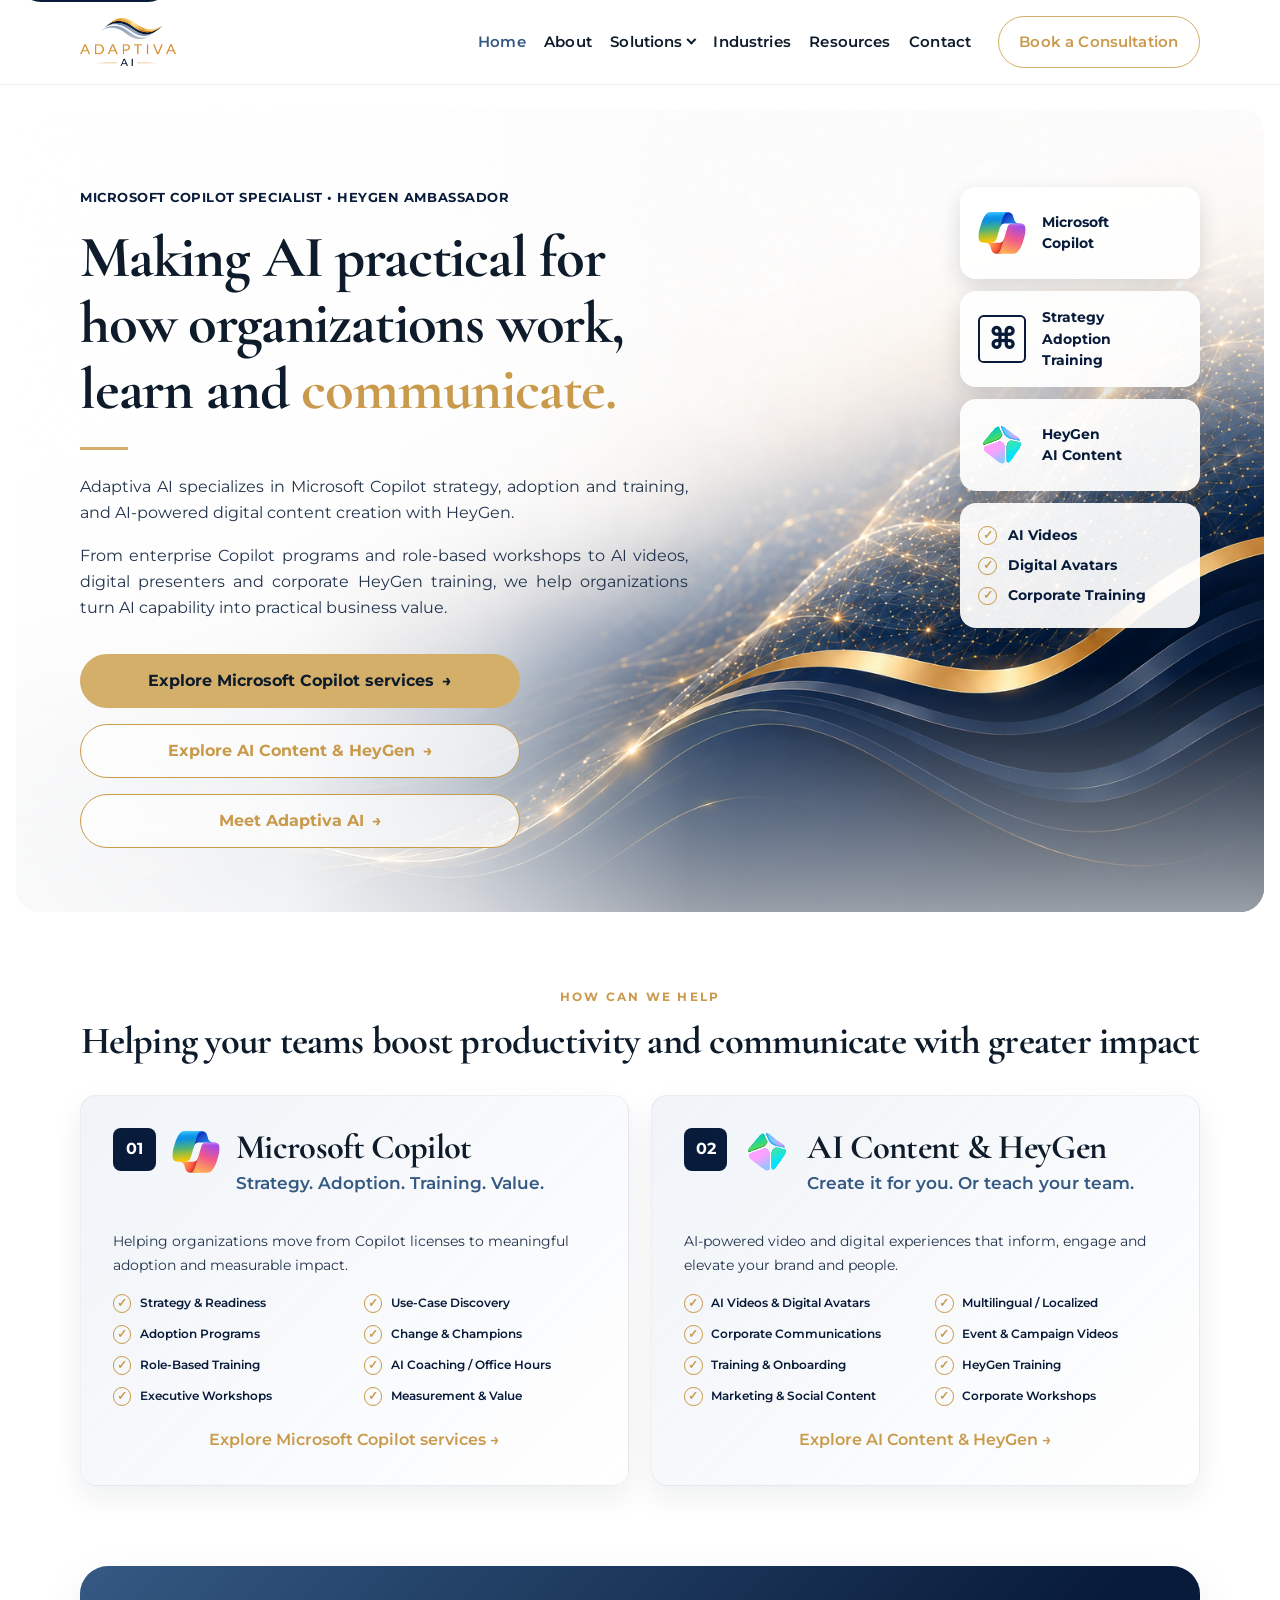
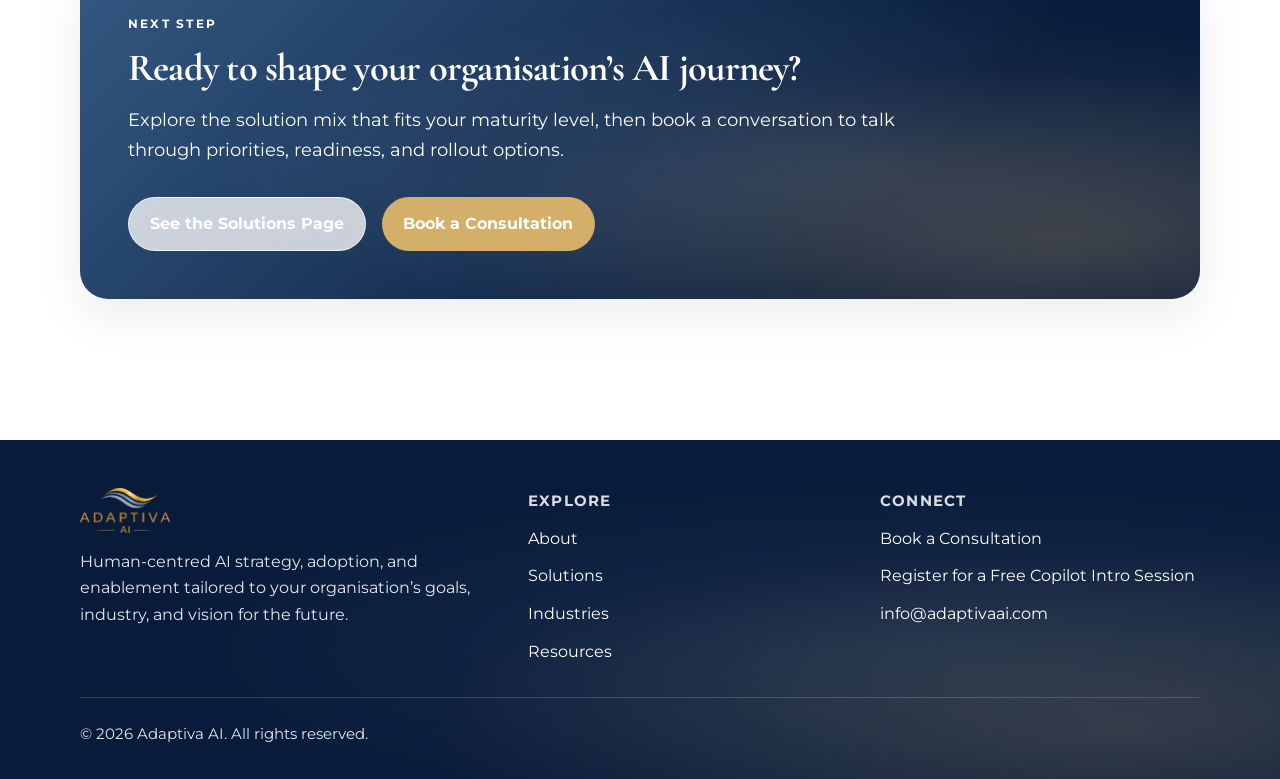
==== index.html @ 3f0f2706 "Standardize home page CTAs Co-authored-by: benleane83 <136561768+benleane83@users.noreply.github.com" ====
<!DOCTYPE html>
<html lang="en">
  <head>
    <meta charset="utf-8">
    <meta name="viewport" content="width=device-width, initial-scale=1">
    <title>Adaptiva AI | AI adoption that adapts to you</title>
    <meta
      name="description"
      content="Adaptiva AI helps organisations adopt artificial intelligence with strategy, readiness, Copilot rollout support, and people-centred change management."
    >
    <link rel="canonical" href="https://www.adaptivaai.com/">
    <meta property="og:type" content="website">
    <meta property="og:site_name" content="Adaptiva AI">
    <meta property="og:title" content="Adaptiva AI | AI adoption that adapts to you">
    <meta property="og:description" content="Adaptiva AI helps organisations adopt artificial intelligence with strategy, readiness, Copilot rollout support, and people-centred change management.">
    <meta property="og:url" content="https://www.adaptivaai.com/">
    <meta property="og:image" content="https://www.adaptivaai.com/assets/images/adaptiva-logo-solid.png">
    <meta name="theme-color" content="#081B3A">
    <link rel="icon" type="image/png" href="assets/images/favicon.png">
    <link rel="manifest" href="site.webmanifest">
    <link rel="preconnect" href="https://fonts.googleapis.com">
    <link rel="preconnect" href="https://fonts.gstatic.com" crossorigin>
    <link
      href="https://fonts.googleapis.com/css2?family=Cormorant+Garamond:wght@500;600;700&family=Montserrat:wght@400;500;600;700&display=swap"
      rel="stylesheet"
    >
    <script type="application/ld+json">
      {
        "@context": "https://schema.org",
        "@type": "Organization",
        "name": "Adaptiva AI",
        "url": "https://www.adaptivaai.com",
        "logo": "https://www.adaptivaai.com/assets/images/adaptiva-logo-solid.png",
        "email": "info@adaptivaai.com"
      }
    </script>
    <script type="application/ld+json">
      {
        "@context": "https://schema.org",
        "@type": "WebSite",
        "name": "Adaptiva AI",
        "url": "https://www.adaptivaai.com"
      }
    </script>
    <link rel="stylesheet" href="assets/css/styles.css?v=20260828-01">
  </head>
  <body class="page page--home">
    <a class="skip-link" href="#main-content">Skip to content</a>
    <header class="site-header">
      <div class="container site-header__bar">
        <a class="brand" href="index.html" aria-label="Adaptiva AI home">
          <img src="assets/images/adaptiva-logo.png" alt="Adaptiva AI">
        </a>
        <button
          class="nav-toggle"
          type="button"
          aria-expanded="false"
          aria-controls="primary-navigation"
          aria-label="Toggle navigation"
          data-nav-toggle
        >
          <span class="nav-toggle__bar"></span>
        </button>
        <nav class="site-nav" id="primary-navigation" aria-label="Primary navigation" data-nav>
          <ul class="site-nav__list">
            <li><a href="index.html" aria-current="page">Home</a></li>
            <li><a href="about.html">About</a></li>
            <li class="site-nav__item site-nav__item--has-dropdown">
              <a href="solutions.html">Solutions</a>
              <ul class="site-nav__dropdown" aria-label="Solutions submenu">
                <li><a href="copilot-services.html">Microsoft Copilot services</a></li>
                <li><a href="ai-content-heygen.html">AI Content &amp; HeyGen</a></li>
              </ul>
            </li>
            <li><a href="industries.html">Industries</a></li>
            <li><a href="resources.html">Resources</a></li>
            <li><a href="contact.html">Contact</a></li>
            <li class="site-nav__cta">
              <a class="button button--nav-cta" href="contact.html">Book a Consultation</a>
            </li>
          </ul>
        </nav>
      </div>
    </header>

    <main id="main-content">
      <section class="hero hero--home">
        <div class="container hero-home__layout">
          <div class="hero__content">
            <p class="hero-home__eyebrow">Microsoft Copilot Specialist <span aria-hidden="true">•</span> HeyGen Ambassador</p>
            <h1 class="hero-headline">
              Making AI practical for how organizations work, learn and
              <span class="text-gold">communicate.</span>
            </h1>
            <hr class="hero-divider" aria-hidden="true">
            <p>
              Adaptiva AI specializes in Microsoft Copilot strategy, adoption and training, and
              AI-powered digital content creation with HeyGen.
            </p>
            <p>
              From enterprise Copilot programs and role-based workshops to AI videos, digital
              presenters and corporate HeyGen training, we help organizations turn AI capability
              into practical business value.
            </p>
            <div class="button-row hero-home__cta-row">
              <a class="button button--primary" href="copilot-services.html">Explore Microsoft Copilot services <span aria-hidden="true">→</span></a>
              <a class="button button--outline-gold" href="ai-content-heygen.html">Explore AI Content &amp; HeyGen <span aria-hidden="true">→</span></a>
              <button class="button button--outline-gold" type="button" data-video-trigger>Meet Adaptiva AI <span aria-hidden="true">→</span></button>
            </div>
          </div>
          <aside class="hero-home__highlights" aria-label="Service highlights">
            <div class="hero-highlight">
              <img class="service-icon" src="assets/images/microsoft-copilot-logo.svg" alt="">
              <strong>Microsoft<br>Copilot</strong>
            </div>
            <div class="hero-highlight">
              <span class="service-icon service-icon--strategy" aria-hidden="true">⌘</span>
              <strong>Strategy<br>Adoption<br>Training</strong>
            </div>
            <div class="hero-highlight">
              <img class="service-icon" src="assets/images/heygen-logo.svg" alt="">
              <strong>HeyGen<br>AI Content</strong>
            </div>
            <ul class="hero-highlight hero-highlight--list">
              <li>AI Videos</li>
              <li>Digital Avatars</li>
              <li>Corporate Training</li>
            </ul>
          </aside>
        </div>
      </section>

      <dialog class="video-dialog" aria-labelledby="intro-video-title" data-video-dialog>
        <div class="video-dialog__panel">
          <div class="video-dialog__header">
            <div>
              <p class="eyebrow">Watch Intro</p>
              <h2 id="intro-video-title">Meet Adaptiva AI</h2>
            </div>
            <button class="video-dialog__close" type="button" aria-label="Close video" data-video-close>&times;</button>
          </div>
          <video class="video-dialog__player" controls playsinline preload="metadata" data-video-player>
            <source
              src="https://res.cloudinary.com/dmssosums/video/upload/v1781448633/About_Adaptiva_AI_1080p_caption_k2nkzx.mp4"
              type="video/mp4"
            >
            Your browser does not support embedded video.
          </video>
          <p class="video-dialog__fallback">
            If the video does not start, open it <a
              href="https://res.cloudinary.com/dmssosums/video/upload/v1781448633/About_Adaptiva_AI_1080p_caption_k2nkzx.mp4"
              target="_blank"
              rel="noopener noreferrer"
            >directly</a>.
          </p>
        </div>
      </dialog>

      <section class="section help-section">
        <div class="container">
          <header class="help-section__heading">
            <p class="eyebrow">How Can We Help</p>
            <h2>Helping your teams boost productivity and communicate with greater impact</h2>
          </header>
          <div class="help-grid">
            <article class="help-card">
              <div class="help-card__header">
                <span class="help-card__number">01</span>
                <img class="service-icon" src="assets/images/microsoft-copilot-logo.svg" alt="">
                <div>
                  <h3>Microsoft Copilot</h3>
                  <p class="help-card__tagline">Strategy. Adoption. Training. Value.</p>
                </div>
              </div>
              <p class="help-card__description">Helping organizations move from Copilot licenses to meaningful adoption and measurable impact.</p>
              <ul class="help-card__list">
                <li>Strategy &amp; Readiness</li>
                <li>Use-Case Discovery</li>
                <li>Adoption Programs</li>
                <li>Change &amp; Champions</li>
                <li>Role-Based Training</li>
                <li>AI Coaching / Office Hours</li>
                <li>Executive Workshops</li>
                <li>Measurement &amp; Value</li>
              </ul>
              <a class="help-card__link" href="copilot-services.html">Explore Microsoft Copilot services <span aria-hidden="true">→</span></a>
            </article>

            <article class="help-card">
              <div class="help-card__header">
                <span class="help-card__number">02</span>
                <img class="service-icon" src="assets/images/heygen-logo.svg" alt="">
                <div>
                  <h3>AI Content &amp; HeyGen</h3>
                  <p class="help-card__tagline">Create it for you. Or teach your team.</p>
                </div>
              </div>
              <p class="help-card__description">AI-powered video and digital experiences that inform, engage and elevate your brand and people.</p>
              <ul class="help-card__list">
                <li>AI Videos &amp; Digital Avatars</li>
                <li>Multilingual / Localized</li>
                <li>Corporate Communications</li>
                <li>Event &amp; Campaign Videos</li>
                <li>Training &amp; Onboarding</li>
                <li>HeyGen Training</li>
                <li>Marketing &amp; Social Content</li>
                <li>Corporate Workshops</li>
              </ul>
              <a class="help-card__link" href="ai-content-heygen.html">Explore AI Content &amp; HeyGen <span aria-hidden="true">→</span></a>
            </article>
          </div>
        </div>
      </section>

      <section class="section section--cta">
        <div class="container">
          <div class="cta-panel">
            <p class="eyebrow">Next step</p>
            <h2>Ready to shape your organisation’s AI journey?</h2>
            <p class="lede">
              Explore the solution mix that fits your maturity level, then book a conversation to
              talk through priorities, readiness, and rollout options.
            </p>
            <div class="button-row">
              <a class="button button--secondary" href="solutions.html">See the Solutions Page</a>
              <a class="button button--primary" href="contact.html">Book a Consultation</a>
            </div>
          </div>
        </div>
      </section>
    </main>

    <footer class="site-footer">
      <div class="container site-footer__content">
        <div class="footer-grid">
          <div class="footer-brand">
            <img src="assets/images/adaptiva-logo-footer-gold-ai.png" alt="Adaptiva AI">
            <p>
              Human-centred AI strategy, adoption, and enablement tailored to your organisation’s
              goals, industry, and vision for the future.
            </p>
          </div>
          <div>
            <p class="footer-heading">Explore</p>
            <ul class="footer-list">
              <li><a href="about.html">About</a></li>
              <li><a href="solutions.html">Solutions</a></li>
              <li><a href="industries.html">Industries</a></li>
              <li><a href="resources.html">Resources</a></li>
            </ul>
          </div>
          <div>
            <p class="footer-heading">Connect</p>
            <ul class="footer-list">
              <li><a href="contact.html">Book a Consultation</a></li>
              <li><a href="contact.html#register">Register for a Free Copilot Intro Session</a></li>
              <li><a href="mailto:info@adaptivaai.com">info@adaptivaai.com</a></li>
            </ul>
          </div>
        </div>
        <div class="footer-meta">
          <p>&copy; <span data-year></span> Adaptiva AI. All rights reserved.</p>
        </div>
      </div>
    </footer>

    <script src="assets/js/site.js?v=20260614-13"></script>
  </body>
</html>
---- assets/css/styles.css ----
:root {
  --color-bg: #ffffff;
  --color-bg-soft: #eef2f7;
  --color-bg-alt: #f8f8f7;
  --color-blue-soft: #b7c4d8;
  --color-blue-mid: #345983;
  --color-navy: #081b3a;
  --color-navy-strong: #0d1b2a;
  --color-text: #22344d;
  --color-muted: #5f7087;
  --color-border: rgba(13, 27, 42, 0.12);
  --color-gold: #d4af6a;
  --color-gold-dark: #c99a4b;
  --color-gold-soft: rgba(212, 175, 106, 0.16);
  --color-contact-panel-bg: #f1f1f2;
  --color-contact-control-bg: #f6f6f7;
  --color-contact-border: #d7d9de;
  --color-contact-icon: #aeb2ba;
  --color-contact-divider: #cfd2d8;
  --color-contact-placeholder: #7c818a;
  --color-contact-button: #be9b4a;
  --color-contact-button-hover: #ac8b3e;
  --shadow-soft: 0 18px 48px rgba(13, 27, 42, 0.08);
  --shadow-card: 0 12px 30px rgba(13, 27, 42, 0.07);
  --radius-lg: 1.5rem;
  --radius-md: 1rem;
  --radius-sm: 0.75rem;
  --max-width: 1120px;
}

*,
*::before,
*::after {
  box-sizing: border-box;
}

html {
  scroll-behavior: smooth;
}

body {
  margin: 0;
  font-family: "Montserrat", Arial, sans-serif;
  color: var(--color-text);
  background: var(--color-bg);
  line-height: 1.65;
}

body.page {
  background-repeat: no-repeat;
  background-position: center top;
  background-size: cover;
}

body.page--home {
  background-image: linear-gradient(
    180deg,
    rgba(255, 255, 255, 0.9) 0%,
    rgba(255, 255, 255, 0.86) 45%,
    rgba(255, 255, 255, 0.92) 100%
  );
}

body.page--inner {
  background-image: linear-gradient(
    180deg,
    rgba(255, 255, 255, 0.96) 0%,
    rgba(255, 255, 255, 0.9) 40%,
    rgba(255, 255, 255, 0.97) 100%
  );
}

img {
  display: block;
  max-width: 100%;
}

a {
  color: var(--color-blue-mid);
  text-decoration-thickness: 0.08em;
  text-underline-offset: 0.18em;
}

a:hover {
  color: var(--color-navy);
}

button,
input,
textarea {
  font: inherit;
}

.skip-link {
  position: absolute;
  left: 1rem;
  top: -3rem;
  z-index: 2000;
  padding: 0.75rem 1rem;
  border-radius: 999px;
  background: var(--color-navy);
  color: #ffffff;
  text-decoration: none;
}

.skip-link:focus {
  top: 1rem;
}

.container {
  width: min(var(--max-width), calc(100% - 2.5rem));
  margin: 0 auto;
}

.site-header {
  position: sticky;
  top: 0;
  z-index: 1000;
  border-bottom: 1px solid rgba(13, 27, 42, 0.08);
  background: rgba(255, 255, 255, 0.84);
  backdrop-filter: blur(18px);
}

.site-header__bar {
  display: flex;
  align-items: center;
  justify-content: space-between;
  gap: 1.5rem;
  min-height: 5.25rem;
}

.brand {
  display: inline-flex;
  align-items: center;
  text-decoration: none;
}

.brand img {
  width: auto;
  height: 3rem;
}

.site-nav {
  display: flex;
  align-items: center;
}

.site-nav__list {
  display: flex;
  align-items: center;
  gap: 1.15rem;
  margin: 0;
  padding: 0;
  list-style: none;
}

.site-nav a {
  font-size: 0.95rem;
  font-weight: 600;
  letter-spacing: 0.01em;
  color: var(--color-navy-strong);
  text-decoration: none;
}

.site-nav a[aria-current="page"] {
  color: var(--color-blue-mid);
}

.site-nav__item {
  position: relative;
}

.site-nav__item--has-dropdown::before {
  position: absolute;
  top: 100%;
  right: 0;
  left: 0;
  height: 0.9rem;
  content: "";
}

.site-nav__item--has-dropdown > a {
  display: inline-flex;
  align-items: center;
  gap: 0.35rem;
}

.site-nav__item--has-dropdown > a::after {
  width: 0.42rem;
  height: 0.42rem;
  border-right: 2px solid currentColor;
  border-bottom: 2px solid currentColor;
  transform: translateY(-0.12rem) rotate(45deg);
  content: "";
}

.site-nav__dropdown {
  position: absolute;
  top: calc(100% + 0.85rem);
  left: 50%;
  z-index: 1001;
  display: grid;
  min-width: 16rem;
  gap: 0.15rem;
  margin: 0;
  padding: 0.7rem;
  list-style: none;
  border: 1px solid var(--color-border);
  border-radius: var(--radius-md);
  background: rgba(255, 255, 255, 0.98);
  box-shadow: var(--shadow-soft);
  opacity: 0;
  pointer-events: none;
  transform: translateX(-50%) translateY(0.4rem);
  transition: opacity 0.18s ease, transform 0.18s ease, visibility 0.18s ease;
  visibility: hidden;
}

.site-nav__item--has-dropdown:hover .site-nav__dropdown,
.site-nav__item--has-dropdown:focus-within .site-nav__dropdown {
  opacity: 1;
  pointer-events: auto;
  transform: translateX(-50%) translateY(0);
  visibility: visible;
}

.site-nav__dropdown a {
  display: block;
  padding: 0.65rem 0.75rem;
  border-radius: var(--radius-sm);
  font-size: 0.88rem;
  white-space: nowrap;
}

.site-nav__dropdown a:hover,
.site-nav__dropdown a:focus,
.site-nav__dropdown a[aria-current="page"] {
  background: var(--color-gold-soft);
  color: var(--color-navy-strong);
}

.site-nav__cta {
  margin-left: 0.5rem;
}

.nav-toggle {
  display: none;
  align-items: center;
  justify-content: center;
  width: 2.75rem;
  height: 2.75rem;
  padding: 0;
  border: 1px solid var(--color-border);
  border-radius: 999px;
  background: #ffffff;
  color: var(--color-navy-strong);
  cursor: pointer;
}

.nav-toggle__bar,
.nav-toggle__bar::before,
.nav-toggle__bar::after {
  display: block;
  width: 1rem;
  height: 2px;
  border-radius: 999px;
  background: currentColor;
  transition: transform 0.2s ease, opacity 0.2s ease;
  content: "";
}

.nav-toggle__bar::before {
  transform: translateY(-0.35rem);
}

.nav-toggle__bar::after {
  transform: translateY(0.25rem);
}

.nav-toggle[aria-expanded="true"] .nav-toggle__bar {
  background: transparent;
}

.nav-toggle[aria-expanded="true"] .nav-toggle__bar::before {
  transform: rotate(45deg);
}

.nav-toggle[aria-expanded="true"] .nav-toggle__bar::after {
  transform: rotate(-45deg);
}

.button {
  display: inline-flex;
  align-items: center;
  justify-content: center;
  gap: 0.5rem;
  min-height: 3rem;
  padding: 0.8rem 1.3rem;
  border: 1px solid transparent;
  border-radius: 999px;
  font-weight: 700;
  text-decoration: none;
  transition: transform 0.2s ease, box-shadow 0.2s ease, background-color 0.2s ease,
    color 0.2s ease;
}

.button:hover {
  transform: translateY(-1px);
  box-shadow: 0 10px 24px rgba(13, 27, 42, 0.12);
}

.button--primary {
  background: var(--color-gold);
  color: var(--color-navy-strong);
}

.button--primary:hover {
  background: var(--color-gold-dark);
  color: var(--color-navy-strong);
}

.button--nav-cta {
  border-color: var(--color-gold);
  background: #ffffff;
  color: var(--color-gold-dark);
}

.button--nav-cta:hover {
  border-color: var(--color-gold-dark);
  background: var(--color-gold-soft);
  color: var(--color-gold-dark);
}

.site-nav .button--nav-cta,
.site-nav .button--nav-cta:hover {
  color: var(--color-gold-dark);
}

.button--secondary {
  border-color: rgba(255, 255, 255, 0.72);
  background: rgba(255, 255, 255, 0.76);
  color: var(--color-navy-strong);
}

.button--secondary:hover {
  background: #ffffff;
}

.button--ghost {
  border-color: var(--color-border);
  background: transparent;
  color: var(--color-navy-strong);
}

.button--outline-gold {
  border-color: var(--color-gold-dark);
  background: rgba(255, 255, 255, 0.68);
  color: var(--color-gold-dark);
}

.button--outline-gold:hover {
  background: #ffffff;
  color: var(--color-gold-dark);
}

.button__icon {
  display: inline-flex;
  align-items: center;
  justify-content: center;
  width: 1.25rem;
  height: 1.25rem;
  border: 1px solid currentColor;
  border-radius: 999px;
  font-size: 0.7rem;
  line-height: 1;
}

.button-row {
  display: flex;
  flex-wrap: wrap;
  gap: 1rem;
  margin: 2rem 0 0;
}

.hero-home__cta-row {
  flex-direction: column;
  align-items: stretch;
  max-width: 27.5rem;
}

.hero-home__cta-row .button {
  width: 100%;
}

.video-dialog {
  width: min(58rem, calc(100% - 2rem));
  max-width: none;
  padding: 0;
  border: 0;
  border-radius: calc(var(--radius-lg) + 0.25rem);
  background: transparent;
  color: var(--color-text);
}

.video-dialog::backdrop {
  background: rgba(8, 27, 58, 0.68);
  backdrop-filter: blur(10px);
}

.video-dialog__panel {
  overflow: hidden;
  border: 1px solid rgba(255, 255, 255, 0.42);
  border-radius: calc(var(--radius-lg) + 0.25rem);
  background: #ffffff;
  box-shadow: 0 26px 70px rgba(8, 27, 58, 0.34);
}

.video-dialog__header {
  display: flex;
  align-items: flex-start;
  justify-content: space-between;
  gap: 1.5rem;
  padding: clamp(1.25rem, 3vw, 1.75rem);
}

.video-dialog__header .eyebrow {
  margin-bottom: 0.45rem;
}

.video-dialog__header h2 {
  margin-bottom: 0;
  font-size: clamp(2rem, 4vw, 3rem);
}

.video-dialog__close {
  display: inline-flex;
  flex: 0 0 auto;
  align-items: center;
  justify-content: center;
  width: 2.4rem;
  height: 2.4rem;
  border: 1px solid var(--color-border);
  border-radius: 999px;
  background: rgba(238, 242, 247, 0.8);
  color: var(--color-navy-strong);
  cursor: pointer;
}

.video-dialog__player {
  display: block;
  width: 100%;
  aspect-ratio: 16 / 9;
  background: var(--color-navy);
}

.video-dialog__fallback {
  margin: 0;
  padding: 1rem clamp(1.25rem, 3vw, 1.75rem) 1.25rem;
  color: var(--color-muted);
  font-size: 0.94rem;
}

.contact-dialog {
  width: min(48rem, calc(100% - 2rem));
}

.contact-dialog__body {
  padding: 0 clamp(1.25rem, 3vw, 1.75rem) clamp(1.25rem, 3vw, 1.75rem);
}

.contact-dialog__intro {
  margin: 0 0 1.25rem;
  color: var(--color-text);
}

body.video-dialog-open {
  overflow: hidden;
}

.eyebrow {
  margin: 0 0 0.75rem;
  color: var(--color-blue-mid);
  font-size: 0.78rem;
  font-weight: 700;
  letter-spacing: 0.18em;
  text-transform: uppercase;
}

h1,
h2,
h3,
h4 {
  margin: 0 0 1rem;
  color: var(--color-navy-strong);
  font-family: "Cormorant Garamond", "Times New Roman", serif;
  line-height: 1.12;
  letter-spacing: -0.02em;
}

h1 {
  font-size: clamp(1.92rem, 4.8vw, 3.36rem);
}

h2 {
  font-size: clamp(1.6rem, 3.36vw, 2.4rem);
}

h3 {
  font-size: clamp(1.12rem, 2.4vw, 1.52rem);
}

p {
  margin: 0 0 1rem;
}

.lede {
  max-width: 43rem;
  font-size: 1.125rem;
  color: var(--color-text);
}

.hero {
  position: relative;
  display: flex;
  align-items: center;
  overflow: hidden;
  padding: clamp(4.5rem, 8vw, 7rem) 0 clamp(3.5rem, 7vw, 5.5rem);
}

.hero--home {
  min-height: clamp(39rem, 73vh, 48rem);
  background: #ffffff;
}

.hero--home::before {
  content: "";
  position: absolute;
  top: 1.5rem;
  bottom: 1.5rem;
  left: 50%;
  width: min(80rem, calc(100% - 2rem));
  border-radius: var(--radius-lg);
  background:
    linear-gradient(
      90deg,
      rgba(255, 255, 255, 0.95) 0%,
      rgba(255, 255, 255, 0.88) 22%,
      rgba(255, 255, 255, 0.60) 36%,
      rgba(255, 255, 255, 0.22) 48%,
      rgba(255, 255, 255, 0.04) 54%,
      rgba(255, 255, 255, 0.00) 58%
    ),
    url("../images/adaptiva-wave-bg-1.png") center / cover no-repeat;
  transform: translateX(-50%);
}

.hero--home::after {
  content: "";
  position: absolute;
  top: 1.5rem;
  bottom: 1.5rem;
  left: 50%;
  width: min(80rem, calc(100% - 2rem));
  border-radius: var(--radius-lg);
  background: linear-gradient(180deg, rgba(255, 255, 255, 0) 70%, rgba(255, 255, 255, 0.60) 100%);
  pointer-events: none;
  transform: translateX(-50%);
}

.hero__content,
.page-hero__panel,
.site-footer__content {
  position: relative;
  z-index: 1;
}

.hero__content {
  max-width: 38rem;
}

.hero-headline {
  max-width: none;
  font-size: clamp(2.7rem, 4.6vw, 4.15rem);
}

.hero-home__layout {
  position: relative;
  z-index: 1;
  display: grid;
  grid-template-columns: minmax(0, 1fr) minmax(13rem, 15rem);
  align-items: center;
  gap: clamp(2rem, 7vw, 7rem);
}

.hero-home__eyebrow {
  margin-bottom: 1rem;
  color: var(--color-navy);
  font-size: 0.82rem;
  font-weight: 700;
  letter-spacing: 0.04em;
  text-transform: uppercase;
}

.hero__content > p:not(.hero-home__eyebrow) {
  hyphens: auto;
  text-align: justify;
}

.hero-divider {
  border: none;
  height: 3px;
  width: 3rem;
  background: var(--color-gold);
  margin: 1.5rem 0;
}

.text-gold {
  color: var(--color-gold-dark);
}

.hero-home__highlights {
  display: grid;
  align-self: start;
  gap: 0.75rem;
}

.hero-highlight {
  display: flex;
  align-items: center;
  gap: 1rem;
  min-height: 5.75rem;
  padding: 1rem 1.15rem;
  border-radius: var(--radius-md);
  background: rgba(255, 255, 255, 0.92);
  box-shadow: 0 9px 22px rgba(13, 27, 42, 0.14);
  color: var(--color-navy);
  font-size: 0.86rem;
  line-height: 1.55;
}

.service-icon {
  display: inline-flex;
  flex: 0 0 auto;
  align-items: center;
  justify-content: center;
  width: 3rem;
  height: 3rem;
  object-fit: contain;
}

.service-icon--strategy {
  border: 2px solid var(--color-navy);
  border-radius: 0.35rem;
  color: var(--color-navy);
  font-size: 1.8rem;
  font-weight: 700;
}

.hero-highlight--list {
  display: grid;
  gap: 0.55rem;
  margin: 0;
  padding-block: 1.35rem;
  list-style: none;
}

.hero-highlight--list li {
  display: flex;
  align-items: center;
  gap: 0.7rem;
  font-weight: 700;
}

.hero-highlight--list li::before,
.help-card__list li::before {
  display: inline-flex;
  flex: 0 0 auto;
  align-items: center;
  justify-content: center;
  width: 1.15rem;
  height: 1.15rem;
  border: 1px solid var(--color-gold-dark);
  border-radius: 50%;
  color: var(--color-gold-dark);
  content: "✓";
  font-size: 0.72rem;
  font-weight: 700;
}

.page-hero {
  padding: 3rem 0 1.5rem;
}

.page-hero__panel {
  overflow: hidden;
  padding: clamp(2rem, 4vw, 3rem);
  border: 1px solid var(--color-border);
  border-radius: var(--radius-lg);
  background:
    radial-gradient(circle at 112% 118%, rgba(212, 175, 106, 0.24) 0%, rgba(212, 175, 106, 0) 42%),
    radial-gradient(circle at 96% 104%, rgba(52, 89, 131, 0.18) 0%, rgba(52, 89, 131, 0) 48%),
    linear-gradient(
      135deg,
      rgba(255, 255, 255, 0.96) 0%,
      rgba(238, 242, 247, 0.92) 62%,
      rgba(183, 196, 216, 0.3) 100%
    );
  box-shadow: var(--shadow-soft);
}

.page-hero__panel .lede {
  max-width: none;
  text-align: justify;
}

.section {
  padding: clamp(4rem, 6vw, 5.5rem) 0;
}

.section--tight {
  padding-top: 1rem;
}

.section--soft {
  background: linear-gradient(180deg, rgba(238, 242, 247, 0.7) 0%, rgba(255, 255, 255, 0) 100%);
}

.section--cta {
  padding-top: 1rem;
}

.help-section {
  padding-top: clamp(2.5rem, 4vw, 4rem);
  padding-bottom: clamp(3rem, 5vw, 4.5rem);
}

.help-section__heading {
  margin: 0 auto 2rem;
  text-align: center;
}

.help-section__heading .eyebrow {
  color: var(--color-gold-dark);
}

.help-section__heading h2 {
  margin-bottom: 0;
}

.help-grid {
  display: grid;
  grid-template-columns: repeat(2, minmax(0, 1fr));
  gap: 1.4rem;
}

.help-card {
  display: flex;
  flex-direction: column;
  padding: clamp(1.4rem, 3vw, 2rem);
  border: 1px solid rgba(52, 89, 131, 0.08);
  border-radius: var(--radius-md);
  background: linear-gradient(135deg, rgba(238, 242, 247, 0.88), rgba(255, 255, 255, 0.96));
  box-shadow: var(--shadow-card);
}

.help-card__header {
  display: grid;
  grid-template-columns: auto auto minmax(0, 1fr);
  align-items: start;
  gap: 1rem;
}

.help-card__number {
  display: inline-flex;
  align-items: center;
  justify-content: center;
  width: 2.7rem;
  height: 2.7rem;
  border-radius: 0.5rem;
  background: var(--color-navy);
  color: #ffffff;
  font-weight: 700;
}

.help-card__header h3 {
  margin-bottom: 0.25rem;
  font-size: clamp(1.7rem, 3vw, 2.15rem);
}

.help-card__tagline {
  color: var(--color-blue-mid);
  font-size: 1.05rem;
  font-weight: 600;
}

.help-card__description {
  margin: 1rem 0 0;
  font-size: 0.9rem;
}

.help-card__list {
  display: grid;
  grid-template-columns: repeat(2, minmax(0, 1fr));
  gap: 0.65rem 1.2rem;
  margin: 1rem 0 1.25rem;
  padding: 0;
  list-style: none;
  color: var(--color-navy);
  font-size: 0.78rem;
  font-weight: 600;
}

.help-card__list li {
  display: flex;
  align-items: center;
  gap: 0.55rem;
}

.help-card__link {
  align-self: center;
  margin-top: auto;
  color: var(--color-gold-dark);
  font-weight: 600;
  text-decoration: none;
}

.industries-intro {
  padding-bottom: clamp(1.5rem, 3vw, 2.25rem);
}

.industries-beyond {
  padding-top: clamp(2rem, 4vw, 3rem);
  padding-bottom: clamp(1.75rem, 3.5vw, 2.5rem);
}

.industries-beyond-image {
  padding-top: 0;
}

.section-heading {
  max-width: 42rem;
  margin-bottom: 2rem;
}

.content-image {
  max-width: 48rem;
  margin: 2rem auto 0;
}

.industries-beyond-image .content-image {
  margin-top: 0;
}

.content-image img {
  border-radius: 0.75rem;
  width: 100%;
  height: auto;
}

.split {
  display: grid;
  grid-template-columns: minmax(0, 1.15fr) minmax(18rem, 0.85fr);
  gap: 2rem;
  align-items: start;
}

.card-grid {
  display: grid;
  gap: 1.5rem;
}

.card-grid--four {
  grid-template-columns: repeat(4, minmax(0, 1fr));
}

.card-grid--three {
  grid-template-columns: repeat(3, minmax(0, 1fr));
}

.card-grid--two {
  grid-template-columns: repeat(2, minmax(0, 1fr));
}

.card,
.panel,
.callout {
  border: 1px solid var(--color-border);
  border-radius: var(--radius-lg);
  background: rgba(255, 255, 255, 0.94);
  box-shadow: var(--shadow-card);
}

.card,
.callout {
  padding: 1.5rem;
}

.card--tall,
.panel {
  padding: 2rem;
}

.card__tag {
  display: inline-flex;
  align-items: center;
  min-height: 2rem;
  padding: 0.15rem 0.75rem;
  border-radius: 999px;
  background: var(--color-gold-soft);
  color: var(--color-navy-strong);
  font-size: 0.78rem;
  font-weight: 700;
  letter-spacing: 0.06em;
  text-transform: uppercase;
}

.card__title {
  margin-top: 1rem;
}

.list-clean {
  margin: 1.1rem 0 0;
  padding: 0;
  list-style: none;
}

.list-clean li {
  position: relative;
  padding-left: 1.15rem;
  margin-bottom: 0.7rem;
}

.list-clean li::before {
  content: "";
  position: absolute;
  left: 0;
  top: 0.68rem;
  width: 0.45rem;
  height: 0.45rem;
  border-radius: 999px;
  background: var(--color-gold);
}

.feature-list {
  margin: 1.5rem 0 0;
  padding: 0;
  list-style: none;
  display: grid;
  gap: 1rem;
}

.feature-list li {
  padding: 1rem 1rem 1rem 1.15rem;
  border-left: 3px solid var(--color-gold);
  border-radius: var(--radius-sm);
  background: rgba(238, 242, 247, 0.64);
}

.feature-list strong {
  color: var(--color-navy-strong);
}

.about-gallery {
  display: grid;
  grid-template-columns: minmax(16rem, 0.78fr) minmax(0, 1fr);
  grid-auto-rows: clamp(14rem, 24vw, 19rem);
  gap: 1.25rem;
  margin-top: 2rem;
}

.about-gallery__item {
  min-height: 100%;
  margin: 0;
  overflow: hidden;
  border: 1px solid var(--color-border);
  border-radius: var(--radius-lg);
  background: rgba(255, 255, 255, 0.94);
  box-shadow: var(--shadow-card);
}

.about-gallery__item--featured {
  grid-row: span 2;
}

.about-gallery__item img {
  width: 100%;
  height: 100%;
  object-fit: cover;
}

.solution-grid {
  display: grid;
  grid-template-columns: repeat(2, minmax(0, 1fr));
  gap: 1.5rem;
}

.solution-tile {
  position: relative;
  padding-top: 1.75rem;
}

.solution-tile::before {
  content: attr(data-number);
  position: absolute;
  top: 1.35rem;
  right: 1.5rem;
  color: rgba(13, 27, 42, 0.14);
  font-family: "Cormorant Garamond", "Times New Roman", serif;
  font-size: 2.9rem;
  font-weight: 700;
  line-height: 1;
}

.solution-tile h3 {
  max-width: 16rem;
}

.solution-showcase-grid {
  display: grid;
  grid-template-columns: repeat(2, minmax(0, 1fr));
  gap: clamp(0.9rem, 1.8vw, 1.2rem);
}

.solution-image-tile {
  --tile-bg: linear-gradient(135deg, var(--color-blue-mid), var(--color-navy));

  position: relative;
  display: flex;
  min-height: clamp(25rem, 34vw, 31rem);
  align-items: flex-start;
  overflow: hidden;
  padding: clamp(1rem, 1.8vw, 1.45rem);
  border: 1px solid var(--color-border);
  border-radius: calc(var(--radius-lg) + 0.35rem);
  background-image: linear-gradient(135deg, rgba(255, 255, 255, 0.18) 0%, rgba(255, 255, 255, 0.04) 46%, rgba(8, 27, 58, 0.12) 100%),
    var(--tile-bg);
  background-position: center, right bottom;
  background-size: cover;
  box-shadow: var(--shadow-soft);
  color: var(--color-navy);
}

.solution-image-tile--readiness {
  --tile-bg: url("../images/ai-readiness-maturity-bg.png");
}

.solution-image-tile--strategy {
  --tile-bg: url("../images/ai-strategy-advisory-bg.png");
}

.solution-image-tile--skilling {
  --tile-bg: url("../images/ai-skilling-enablement-bg.png");
}

.solution-image-tile--change {
  --tile-bg: url("../images/ai-change-management-bg.png");
}

.solution-image-tile--copilot {
  --tile-bg: url("../images/161dc8fc-057f-46a7-9692-a586fb67bcfc.png");
  min-height: clamp(30rem, 42vw, 38rem);
}

.solution-image-tile--digital-content {
  --tile-bg: url("../images/a027a183-9807-4564-b01b-b4296e8d16cd.png");
  min-height: clamp(30rem, 42vw, 38rem);
}

.resources-showcase {
  overflow: hidden;
  border: 1px solid rgba(255, 255, 255, 0.38);
  border-radius: calc(var(--radius-lg) + 0.35rem);
  background-image: linear-gradient(180deg, rgba(8, 27, 58, 0.35) 0%, rgba(8, 27, 58, 0.65) 100%),
    url("../images/video-showcase-bg.jpg");
  background-position: center;
  background-size: cover;
  box-shadow: var(--shadow-soft);
}

.resources-showcase__inner {
  padding: clamp(1.35rem, 2.7vw, 2.1rem);
}

.resources-showcase__table {
  margin: 0;
  padding: 0;
  list-style: none;
  display: grid;
  gap: 0.7rem;
}

.resources-showcase__row {
  display: grid;
  grid-template-columns: auto minmax(8.5rem, 13rem) minmax(0, 1fr) auto;
  align-items: center;
  gap: 1rem;
  padding: 1rem 1.2rem;
  border-radius: calc(var(--radius-md) + 0.25rem);
  background: rgba(255, 255, 255, 0.95);
  box-shadow: 0 12px 26px rgba(8, 27, 58, 0.18);
}

.resources-showcase__title,
.resources-showcase__description {
  margin: 0;
}

.resources-showcase__title {
  padding-left: 0.9rem;
  border-left: 1px solid rgba(212, 175, 106, 0.4);
  color: var(--color-navy-strong);
  font-family: "Cormorant Garamond", "Times New Roman", serif;
  font-size: clamp(1.3rem, 1.5vw, 1.75rem);
  font-weight: 700;
  line-height: 1.04;
  overflow-wrap: break-word;
}

.resources-showcase__description {
  padding-left: 1rem;
  border-left: 1px solid rgba(212, 175, 106, 0.35);
  color: var(--color-navy-strong);
  font-size: 1.06rem;
}

.resources-showcase__icon {
  display: inline-flex;
  align-items: center;
  justify-content: center;
  width: 3.2rem;
  height: 3.2rem;
  border: 1px solid rgba(212, 175, 106, 0.8);
  border-radius: 999px;
  color: var(--color-gold-dark);
}

.resources-showcase__icon svg {
  width: 1.9rem;
  height: 1.9rem;
  fill: none;
  stroke: currentColor;
  stroke-width: 1.6;
  stroke-linecap: round;
  stroke-linejoin: round;
}

.resources-watch-link {
  display: inline-flex;
  align-items: center;
  gap: 0.7rem;
  white-space: nowrap;
  color: var(--color-gold-dark);
  font-weight: 600;
  text-decoration: none;
}

.resources-watch-link--disabled {
  opacity: 0.65;
}

.resources-showcase__play-icon {
  display: inline-flex;
  align-items: center;
  justify-content: center;
  width: 2.2rem;
  height: 2.2rem;
  border: 1px solid currentColor;
  border-radius: 999px;
  font-size: 0.82rem;
}

.video-dialog__embed {
  display: block;
  width: 100%;
  aspect-ratio: 16 / 9;
  border: 0;
  background: var(--color-navy);
}

.solution-image-tile__content--landing {
  max-width: min(100%, 35rem);
  padding: clamp(1.2rem, 2vw, 2rem);
}

.solution-image-tile__content--landing h2,
.solution-image-tile__content--landing .lede {
  color: var(--color-navy);
}

.solution-image-tile__content--landing h2 {
  margin-bottom: 0.75rem;
}

.solution-image-tile__content--landing .lede {
  margin-bottom: 1.5rem;
  max-width: 100%;
  color: var(--color-navy);
}

.solution-landing-title {
  font-size: clamp(2rem, 4vw, 3rem);
  font-family: "Cormorant Garamond", "Times New Roman", serif;
  font-weight: 600;
  line-height: 1.08;
  letter-spacing: -0.02em;
}

.solution-image-tile::before {
  position: absolute;
  inset: 0;
  background:
    linear-gradient(135deg, rgba(212, 175, 106, 0.16) 0%, rgba(212, 175, 106, 0) 34%),
    linear-gradient(180deg, rgba(8, 27, 58, 0.04) 0%, rgba(8, 27, 58, 0.18) 100%);
  content: "";
}

.solution-image-tile__content {
  position: relative;
  z-index: 1;
  max-width: min(100%, 24rem);
  padding: clamp(0.95rem, 1.5vw, 1.2rem);
}

.solution-image-tile h3,
.solution-image-tile p {
  color: var(--color-navy);
}

.solution-image-tile h3 {
  margin-bottom: 0.45rem;
  font-size: clamp(1.32rem, 1.8vw, 1.72rem);
}

.solution-image-tile p {
  margin-bottom: 0.65rem;
  font-size: 0.9rem;
  line-height: 1.42;
}

.solution-image-tile ul {
  margin: 0;
  padding-left: 1.05rem;
}

.solution-image-tile li {
  margin: 0 0 0.24rem;
  color: var(--color-navy);
  font-size: 0.88rem;
  line-height: 1.36;
}

.solution-image-tile li:last-child {
  margin-bottom: 0;
}

.pill-list {
  display: flex;
  flex-wrap: wrap;
  gap: 0.75rem;
  margin: 1.5rem 0 0;
  padding: 0;
  list-style: none;
}

.pill-list li {
  padding: 0.55rem 0.9rem;
  border: 1px solid var(--color-border);
  border-radius: 999px;
  background: rgba(255, 255, 255, 0.7);
  font-size: 0.93rem;
  font-weight: 600;
}

.industry-grid {
  display: grid;
  grid-template-columns: repeat(5, minmax(0, 1fr));
  gap: 1rem;
}

.industry-card {
  min-height: 100%;
}

.industry-card .card__tag {
  background: var(--color-gold);
}

.industry-card h3 {
  margin-bottom: 0.65rem;
}

.callout {
  background: linear-gradient(180deg, rgba(255, 255, 255, 0.94) 0%, rgba(238, 242, 247, 0.84) 100%);
}

.cta-panel {
  overflow: hidden;
  padding: clamp(2rem, 5vw, 3rem);
  color: #ffffff;
  border-radius: calc(var(--radius-lg) + 0.25rem);
  background: linear-gradient(135deg, var(--color-blue-mid) 0%, var(--color-navy) 72%);
  box-shadow: var(--shadow-soft);
  position: relative;
}

.cta-panel::after {
  content: "";
  position: absolute;
  inset: 0;
  background:
    radial-gradient(ellipse at 88% 82%, rgba(212, 175, 106, 0.24) 0%, rgba(212, 175, 106, 0) 44%),
    radial-gradient(ellipse at 70% 60%, rgba(248, 249, 250, 0.12) 0%, rgba(248, 249, 250, 0) 62%);
  opacity: 0.9;
  pointer-events: none;
}

.cta-panel h2,
.cta-panel p,
.cta-panel a {
  position: relative;
  z-index: 1;
  color: #ffffff;
}

.cta-panel .lede {
  max-width: min(100%, 52rem);
  text-wrap: pretty;
}

.note {
  font-size: 0.94rem;
  color: var(--color-muted);
}

.contact-form {
  display: grid;
  gap: 1.1rem;
}

.contact-panel__actions {
  margin-top: 1.75rem;
}

.contact-form__row {
  display: grid;
  grid-template-columns: repeat(2, minmax(0, 1fr));
  gap: 1rem;
}

.contact-form__row--full {
  grid-template-columns: 1fr;
}

.contact-callout {
  padding: clamp(1.5rem, 3vw, 2rem);
  border: 1px solid var(--color-contact-border);
  border-radius: 1.6rem;
  background: var(--color-contact-panel-bg);
  box-shadow: 0 20px 40px rgba(8, 27, 58, 0.08);
}

.contact-callout--hero {
  margin-top: 1.75rem;
}

.contact-form--hero .contact-form__row--three {
  grid-template-columns: repeat(3, minmax(0, 1fr));
}

.contact-form--hero .contact-form__row--full {
  grid-template-columns: 1fr;
}

.contact-form--hero .contact-form__submit {
  width: auto;
  justify-self: start;
  min-width: 16rem;
  padding-top: 0.8rem;
  padding-bottom: 0.8rem;
  font-size: 1.32rem;
  text-transform: none;
  letter-spacing: normal;
}

.contact-button--unified {
  border-color: var(--color-contact-button);
  border-radius: 0.72rem;
  background: var(--color-contact-button);
  color: var(--color-navy-strong);
  font-family: inherit;
}

.contact-button--unified:hover {
  border-color: var(--color-contact-button-hover);
  background: var(--color-contact-button-hover);
  color: var(--color-navy-strong);
}

.contact-form--hero .contact-form__field textarea {
  min-height: 4.1rem;
}

.contact-form--hero .contact-form__control--message {
  min-height: 5.4rem;
}

.contact-form--hero .contact-form__fallback {
  margin-top: 0;
}

.contact-register-panel {
  text-align: left;
  padding-left: clamp(2.25rem, 4vw, 2.75rem);
  padding-right: clamp(2.25rem, 4vw, 2.75rem);
}

.contact-hero__lede {
  max-width: 58rem;
}

.contact-register-panel__lede {
  max-width: 58rem;
  margin-inline: 0;
  margin-bottom: 1.25rem;
}

.contact-form__field {
  display: block;
}

.contact-form__control {
  display: flex;
  align-items: center;
  gap: 0.95rem;
  min-height: 4rem;
  padding: 0.9rem 1.1rem;
  border: 1px solid var(--color-contact-border);
  border-radius: 0.72rem;
  background: var(--color-contact-control-bg);
  box-shadow: 0 3px 9px rgba(8, 27, 58, 0.04);
}

.contact-form__icon {
  width: 1.35rem;
  height: 1.35rem;
  flex-shrink: 0;
  color: var(--color-contact-icon);
}

.contact-form__icon svg {
  width: 100%;
  height: 100%;
  fill: none;
  stroke: currentColor;
  stroke-width: 1.65;
  stroke-linecap: round;
  stroke-linejoin: round;
}

.contact-form__divider {
  width: 1px;
  min-height: 1.75rem;
  background: var(--color-contact-divider);
  flex-shrink: 0;
}

.contact-form__field input,
.contact-form__field select,
.contact-form__field textarea {
  width: 100%;
  margin: 0;
  padding: 0;
  border: 0;
  outline: 0;
  background: transparent;
  color: var(--color-navy-strong);
  font-size: 1.02rem;
  font-weight: 500;
}

.contact-form__field input::placeholder,
.contact-form__field textarea::placeholder {
  color: var(--color-contact-placeholder);
  opacity: 1;
}

.contact-form__field select {
  color: var(--color-navy-strong);
  cursor: pointer;
}

.contact-form__field textarea {
  resize: vertical;
  min-height: 8rem;
}

.contact-form__control--message {
  align-items: flex-start;
  min-height: 10.2rem;
}

.contact-form__submit {
  width: 100%;
  margin-top: 0.15rem;
  padding-top: 1rem;
  padding-bottom: 1rem;
  border-radius: 0.72rem;
  text-transform: uppercase;
  letter-spacing: 0.03em;
  font-size: 1.5rem;
  font-family: var(--font-heading);
  background: var(--color-contact-button);
}

.contact-form__submit:hover {
  background: var(--color-contact-button-hover);
}

.contact-form__fallback {
  margin: 0.15rem 0 0;
  font-size: 0.84rem;
}

.contact-map-wrap {
  border-radius: 1.6rem;
  overflow: hidden;
  border: 1px solid var(--color-contact-border);
  box-shadow: 0 20px 40px rgba(8, 27, 58, 0.08);
  align-self: stretch;
  min-height: 400px;
}

.contact-map-wrap iframe {
  display: block;
  width: 100%;
  height: 100%;
  min-height: 400px;
  border: none;
}

.contact-register-row {
  margin-top: 2rem;
  text-align: center;
}

.site-footer {
  position: relative;
  overflow: hidden;
  margin-top: 4rem;
  padding: 3rem 0 2rem;
  background: var(--color-navy);
  color: rgba(248, 249, 250, 0.92);
}

.site-footer::before {
  content: "";
  position: absolute;
  inset: 0;
  background:
    radial-gradient(ellipse at 88% 84%, rgba(212, 175, 106, 0.2) 0%, rgba(212, 175, 106, 0) 44%),
    radial-gradient(ellipse at 72% 62%, rgba(183, 196, 216, 0.12) 0%, rgba(183, 196, 216, 0) 62%);
  opacity: 0.9;
  pointer-events: none;
}

.site-footer a {
  color: #ffffff;
  text-decoration: none;
}

.site-footer a:hover {
  text-decoration: underline;
}

.footer-grid {
  display: grid;
  grid-template-columns: minmax(0, 1.3fr) repeat(2, minmax(11rem, 1fr));
  gap: 2rem;
}

.footer-brand img {
  width: auto;
  height: 2.8rem;
  margin-bottom: 1rem;
}

.footer-heading {
  margin-bottom: 0.8rem;
  font-family: "Montserrat", Arial, sans-serif;
  font-size: 0.95rem;
  font-weight: 700;
  letter-spacing: 0.08em;
  text-transform: uppercase;
  color: rgba(255, 255, 255, 0.85);
}

.footer-list {
  margin: 0;
  padding: 0;
  list-style: none;
  display: grid;
  gap: 0.7rem;
}

.footer-meta {
  position: relative;
  z-index: 1;
  display: flex;
  flex-wrap: wrap;
  justify-content: space-between;
  gap: 1rem;
  margin-top: 2rem;
  padding-top: 1.5rem;
  border-top: 1px solid rgba(255, 255, 255, 0.16);
  font-size: 0.94rem;
}

.footer-meta p {
  margin: 0;
}

.template-note {
  border-left: 3px solid var(--color-gold);
  border-radius: var(--radius-sm);
  background: rgba(238, 242, 247, 0.76);
  padding: 1rem 1rem 1rem 1.15rem;
}

.visually-hidden {
  position: absolute;
  width: 1px;
  height: 1px;
  padding: 0;
  margin: -1px;
  overflow: hidden;
  clip: rect(0, 0, 0, 0);
  border: 0;
}

@media (min-width: 1400px) {
  .hero-home__layout {
    gap: 9rem;
  }
}

@media (max-width: 1080px) {
  .card-grid--four,
  .industry-grid,
  .solution-showcase-grid {
    grid-template-columns: repeat(2, minmax(0, 1fr));
  }

  .card-grid--three {
    grid-template-columns: repeat(2, minmax(0, 1fr));
  }
}

@media (max-width: 920px) {
  .nav-toggle {
    display: inline-flex;
  }

  .hero--home::before {
    background:
      linear-gradient(
        180deg,
        rgba(255, 255, 255, 0.98) 0%,
        rgba(255, 255, 255, 0.9) 52%,
        rgba(255, 255, 255, 0.34) 100%
      ),
      url("../images/adaptiva-wave-bg-1.png") center / cover no-repeat;
  }

  .site-nav {
    position: absolute;
    top: calc(100% + 0.75rem);
    right: 1.25rem;
    left: 1.25rem;
    display: none;
    padding: 1rem;
    border: 1px solid var(--color-border);
    border-radius: var(--radius-lg);
    background: rgba(255, 255, 255, 0.97);
    box-shadow: var(--shadow-soft);
  }

  .site-nav.is-open {
    display: block;
  }

  .site-nav__list {
    flex-direction: column;
    align-items: stretch;
  }

  .site-nav__item--has-dropdown > a {
    justify-content: space-between;
  }

  .site-nav__item--has-dropdown::before {
    display: none;
  }

  .site-nav__dropdown {
    position: static;
    display: grid;
    min-width: 0;
    margin: 0.45rem 0 0;
    padding: 0.5rem;
    border-radius: var(--radius-md);
    background: rgba(238, 242, 247, 0.72);
    box-shadow: none;
    opacity: 1;
    pointer-events: auto;
    transform: none;
    visibility: visible;
  }

  .site-nav__item--has-dropdown:hover .site-nav__dropdown,
  .site-nav__item--has-dropdown:focus-within .site-nav__dropdown {
    transform: none;
  }

  .site-nav__dropdown a {
    white-space: normal;
  }

  .site-nav__cta {
    margin-left: 0;
    margin-top: 0.5rem;
  }

  .site-nav__cta .button {
    width: 100%;
  }

  .hero-home__layout,
  .help-grid,
  .solution-grid,
  .split,
  .footer-grid,
  .card-grid--two,
  .card-grid--three {
    grid-template-columns: 1fr;
  }

  .hero-home__highlights {
    grid-template-columns: repeat(2, minmax(0, 1fr));
  }

  .resources-showcase__row {
    grid-template-columns: auto minmax(0, 1fr);
    gap: 0.8rem 1rem;
  }

  .resources-showcase__title {
    padding-left: 0;
    border-left: 0;
  }

  .resources-showcase__description,
  .resources-watch-link {
    grid-column: 1 / -1;
    padding-left: 0;
    border-left: 0;
  }

}

@media (max-width: 760px) {
  .about-gallery {
    grid-template-columns: 1fr;
    grid-auto-rows: auto;
  }

  .about-gallery__item {
    aspect-ratio: 4 / 3;
  }

  .about-gallery__item--featured {
    grid-row: auto;
    aspect-ratio: 3 / 4;
  }
}

@media (max-width: 1100px) {
  .contact-form--hero .contact-form__row--three {
    grid-template-columns: repeat(2, minmax(0, 1fr));
  }
}

@media (max-width: 680px) {
  .video-dialog,
  .contact-dialog {
    width: calc(100% - 1rem);
  }

  .video-dialog__header {
    padding: 1rem;
  }

  .container {
    width: min(var(--max-width), calc(100% - 1.5rem));
  }

  .hero--home {
    min-height: auto;
  }

  .hero--home::before,
  .hero--home::after {
    top: 0.75rem;
    bottom: 0.75rem;
    width: calc(100% - 1rem);
    border-radius: var(--radius-md);
  }

  .hero-home__highlights {
    grid-template-columns: 1fr;
  }

  .help-card__header {
    grid-template-columns: auto 1fr;
  }

  .help-card__header > div {
    grid-column: 1 / -1;
  }

  .help-card__list {
    grid-template-columns: 1fr;
  }

  .site-header__bar {
    min-height: 4.6rem;
  }

  .brand img {
    height: 2.5rem;
  }

  .page-hero {
    padding-top: 2rem;
  }

  .card-grid--four,
  .industry-grid,
  .solution-showcase-grid {
    grid-template-columns: 1fr;
  }

  .solution-image-tile {
    min-height: clamp(30rem, 80vw, 38rem);
    background-position: right center;
  }

  .solution-image-tile__content {
    max-width: min(100%, 17rem);
    padding: 0.5rem 0.2rem 0;
  }

  .solution-image-tile h3 {
    font-size: clamp(1.6rem, 6vw, 2.1rem);
  }

  .button-row {
    flex-direction: column;
    align-items: stretch;
  }

  .button-row .button {
    width: 100%;
  }

  .resources-showcase__title {
    font-size: 1.65rem;
  }

  .footer-meta {
    flex-direction: column;
  }

  .contact-form__row {
    grid-template-columns: 1fr;
  }

  .contact-form--hero .contact-form__row--three {
    grid-template-columns: 1fr;
  }
}
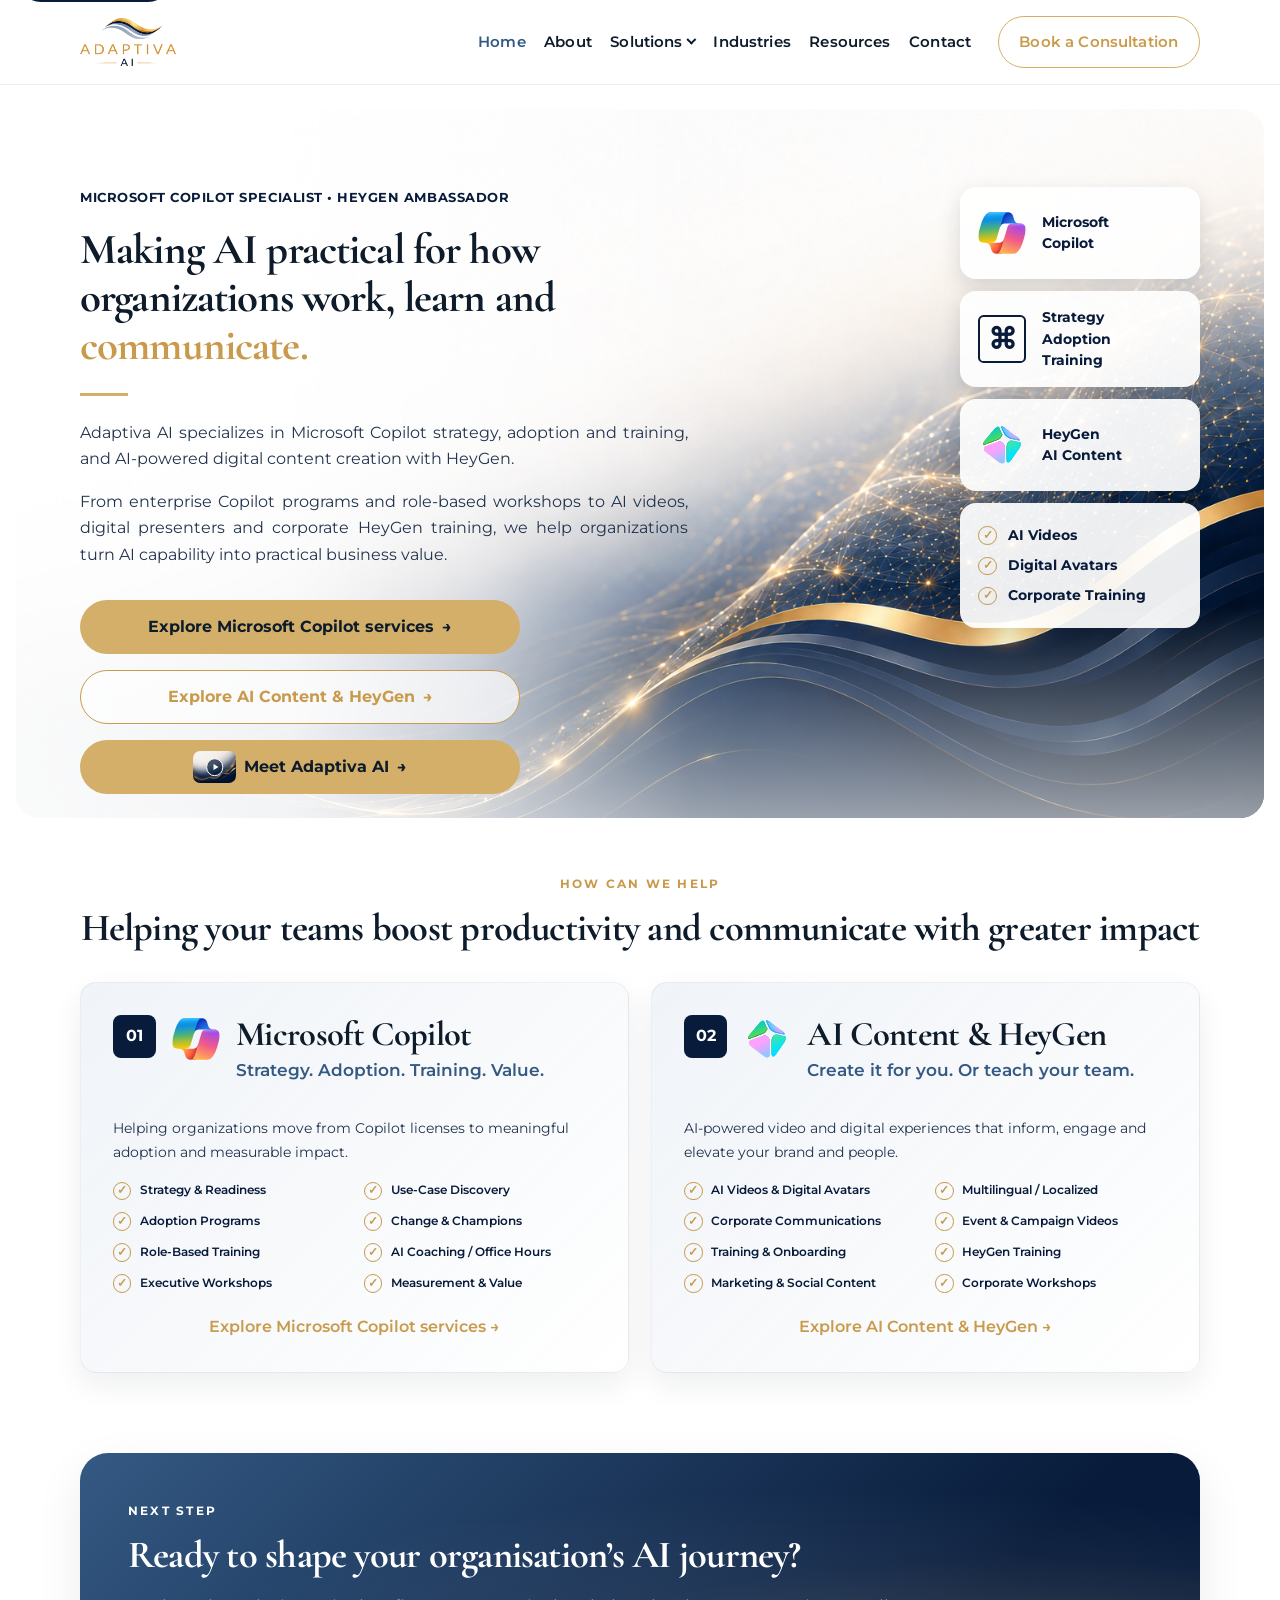
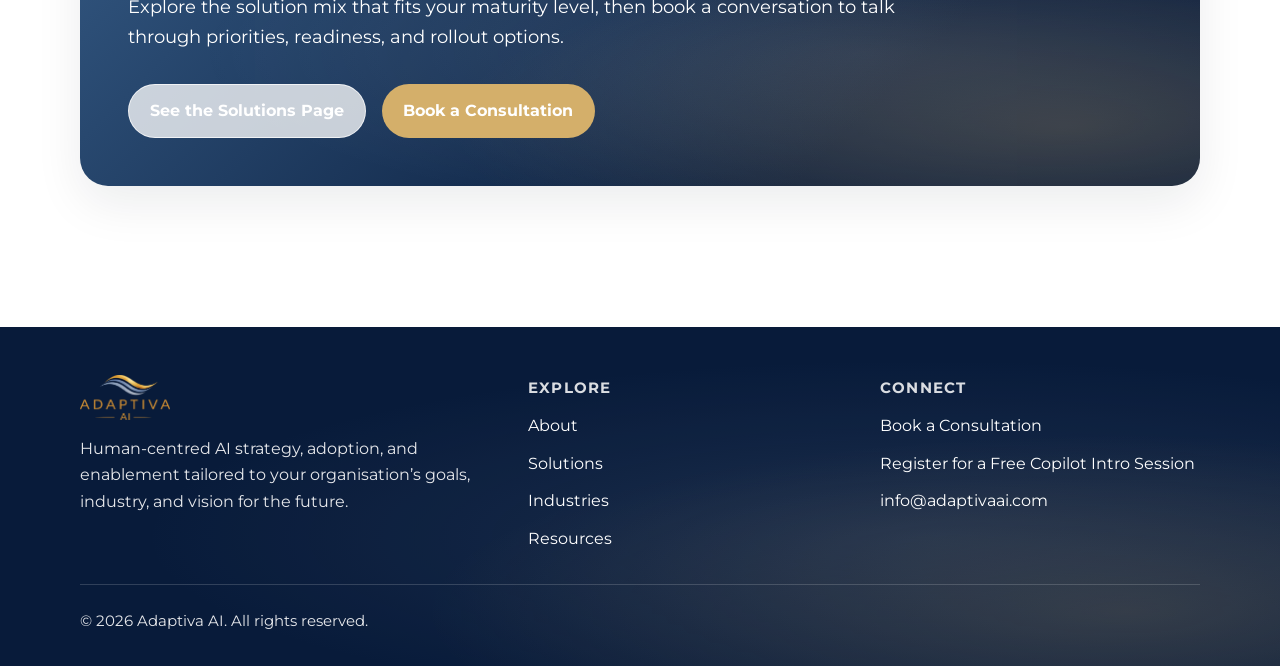
==== commit a9bdd3c8: "Refine home hero CTAs Co-authored-by: benleane83 <136561768+benleane83@users.noreply.github.com>" ====
--- a/index.html
+++ b/index.html
@@ -105,7 +105,12 @@
             <div class="button-row hero-home__cta-row">
               <a class="button button--primary" href="copilot-services.html">Explore Microsoft Copilot services <span aria-hidden="true">→</span></a>
               <a class="button button--outline-gold" href="ai-content-heygen.html">Explore AI Content &amp; HeyGen <span aria-hidden="true">→</span></a>
-              <button class="button button--outline-gold" type="button" data-video-trigger>Meet Adaptiva AI <span aria-hidden="true">→</span></button>
+              <button class="button button--primary hero-video-trigger" type="button" data-video-trigger aria-label="Watch the Meet Adaptiva AI introductory video">
+                <span class="hero-video-trigger__thumbnail" aria-hidden="true">
+                  <img src="assets/images/video-showcase-bg.jpg" alt="">
+                </span>
+                Meet Adaptiva AI <span aria-hidden="true">→</span>
+              </button>
             </div>
           </div>
           <aside class="hero-home__highlights" aria-label="Service highlights">
--- a/assets/css/styles.css
+++ b/assets/css/styles.css
@@ -390,6 +390,51 @@
 
 .hero-home__cta-row .button {
   width: 100%;
+  min-height: 3.375rem;
+  padding-block: 0.5rem;
+}
+
+.hero-video-trigger__thumbnail {
+  position: relative;
+  flex: 0 0 auto;
+  width: 2.7rem;
+  height: 2rem;
+  overflow: hidden;
+  border-radius: 0.45rem;
+  background: var(--color-navy);
+}
+
+.hero-video-trigger__thumbnail::after {
+  position: absolute;
+  top: 50%;
+  left: 50%;
+  width: 1.1rem;
+  height: 1.1rem;
+  border: 1px solid #ffffff;
+  border-radius: 50%;
+  background: rgba(8, 27, 58, 0.72);
+  transform: translate(-50%, -50%);
+  content: "";
+}
+
+.hero-video-trigger__thumbnail::before {
+  position: absolute;
+  top: 50%;
+  left: calc(50% + 0.08rem);
+  z-index: 1;
+  width: 0;
+  height: 0;
+  border-top: 0.2rem solid transparent;
+  border-bottom: 0.2rem solid transparent;
+  border-left: 0.32rem solid #ffffff;
+  transform: translate(-50%, -50%);
+  content: "";
+}
+
+.hero-video-trigger__thumbnail img {
+  width: 100%;
+  height: 100%;
+  object-fit: cover;
 }
 
 .video-dialog {
@@ -528,7 +573,8 @@
 }
 
 .hero--home {
-  min-height: clamp(39rem, 73vh, 48rem);
+  min-height: clamp(34rem, 65vh, 42rem);
+  padding-bottom: clamp(2rem, 4vw, 3rem);
   background: #ffffff;
 }
 
@@ -580,7 +626,7 @@
 
 .hero-headline {
   max-width: none;
-  font-size: clamp(2.7rem, 4.6vw, 4.15rem);
+  font-size: clamp(2rem, 3.35vw, 3rem);
 }
 
 .hero-home__layout {
@@ -730,7 +776,7 @@
 }
 
 .help-section {
-  padding-top: clamp(2.5rem, 4vw, 4rem);
+  padding-top: clamp(1.5rem, 2.5vw, 2.5rem);
   padding-bottom: clamp(3rem, 5vw, 4.5rem);
 }
 
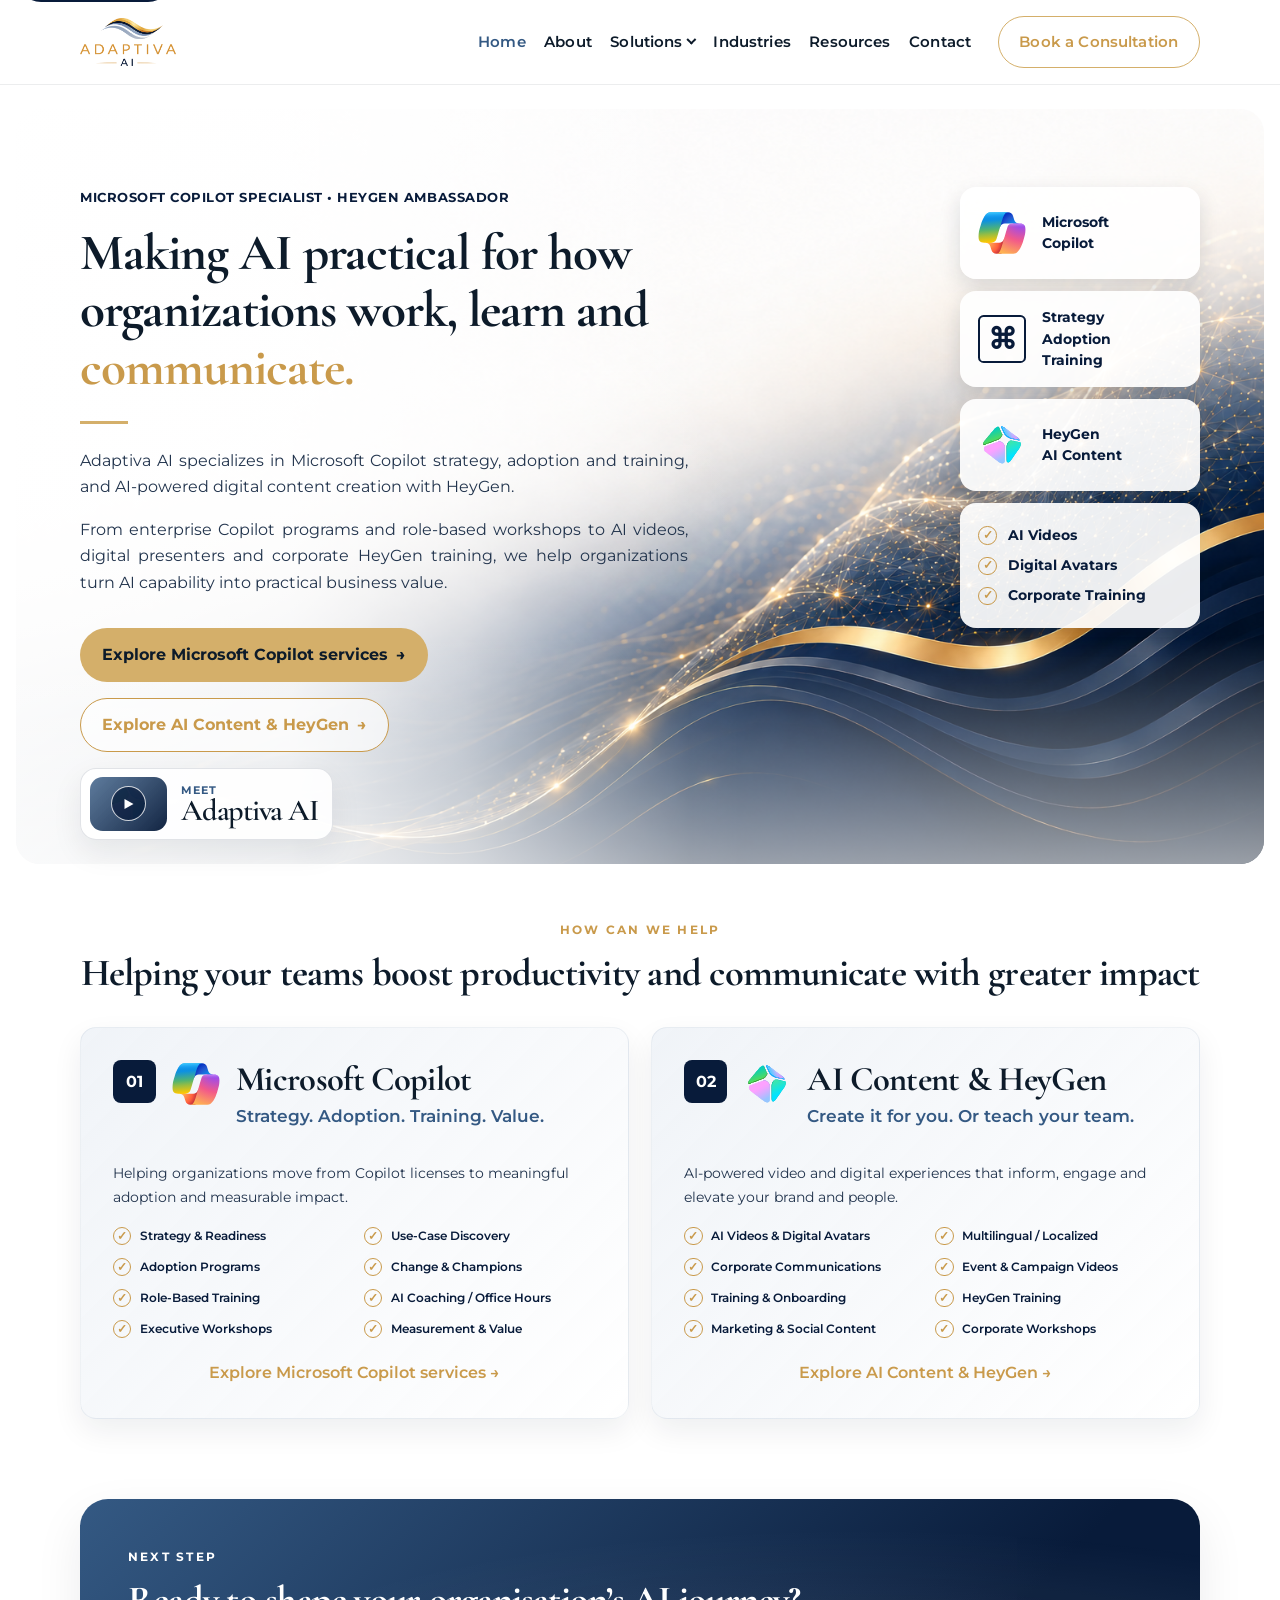
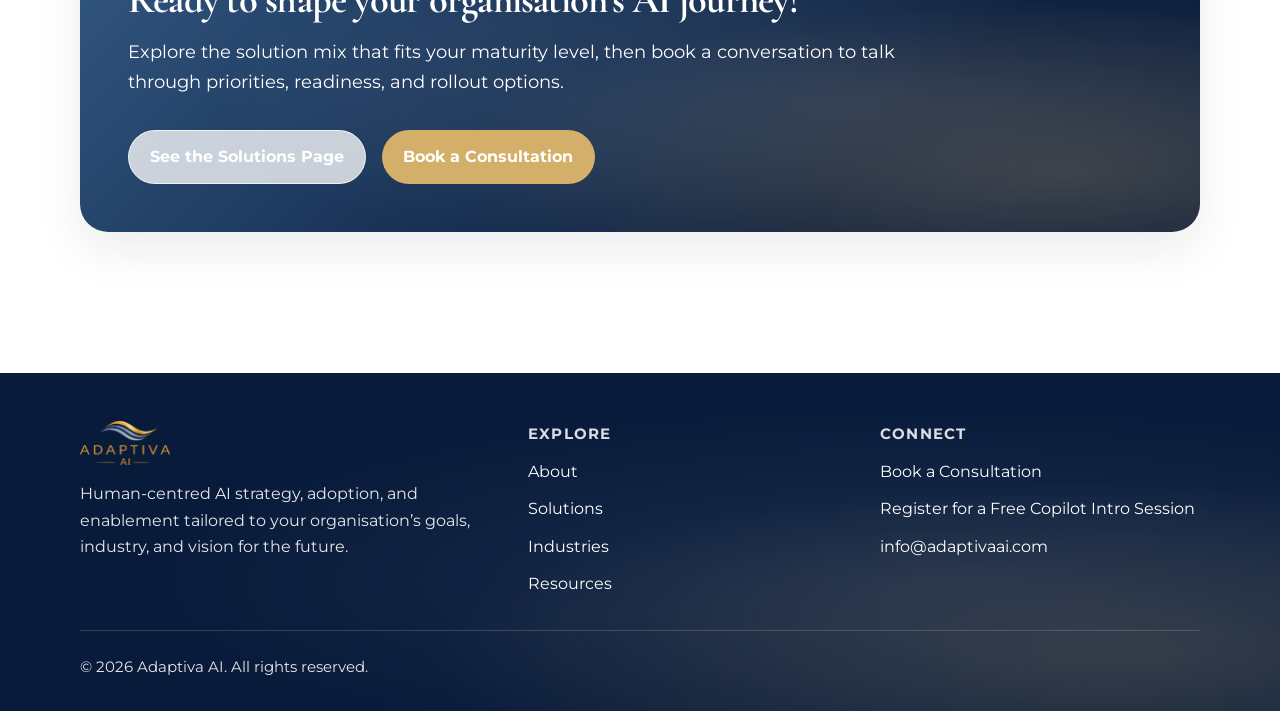
==== commit ec847fa6: "Restore dynamic home CTA styles Co-authored-by: benleane83 <136561768+benleane83@users.noreply.githu" ====
--- a/index.html
+++ b/index.html
@@ -102,16 +102,19 @@
               presenters and corporate HeyGen training, we help organizations turn AI capability
               into practical business value.
             </p>
-            <div class="button-row hero-home__cta-row">
+            <div class="button-row">
               <a class="button button--primary" href="copilot-services.html">Explore Microsoft Copilot services <span aria-hidden="true">→</span></a>
               <a class="button button--outline-gold" href="ai-content-heygen.html">Explore AI Content &amp; HeyGen <span aria-hidden="true">→</span></a>
-              <button class="button button--primary hero-video-trigger" type="button" data-video-trigger aria-label="Watch the Meet Adaptiva AI introductory video">
-                <span class="hero-video-trigger__thumbnail" aria-hidden="true">
-                  <img src="assets/images/video-showcase-bg.jpg" alt="">
-                </span>
-                Meet Adaptiva AI <span aria-hidden="true">→</span>
-              </button>
-            </div>
+            </div>
+            <button class="hero-video-trigger" type="button" data-video-trigger aria-label="Watch the Meet Adaptiva AI introductory video">
+              <span class="hero-video-trigger__thumb" aria-hidden="true">
+                <span class="hero-video-trigger__play" aria-hidden="true"></span>
+              </span>
+              <span class="hero-video-trigger__copy">
+                <span class="hero-video-trigger__label">Meet</span>
+                <span class="hero-video-trigger__title">Adaptiva AI</span>
+              </span>
+            </button>
           </div>
           <aside class="hero-home__highlights" aria-label="Service highlights">
             <div class="hero-highlight">
--- a/assets/css/styles.css
+++ b/assets/css/styles.css
@@ -382,59 +382,101 @@
   margin: 2rem 0 0;
 }
 
-.hero-home__cta-row {
-  flex-direction: column;
-  align-items: stretch;
-  max-width: 27.5rem;
-}
-
-.hero-home__cta-row .button {
-  width: 100%;
-  min-height: 3.375rem;
-  padding-block: 0.5rem;
-}
-
-.hero-video-trigger__thumbnail {
+.hero-video-trigger {
+  display: inline-flex;
+  align-items: center;
+  gap: 0.9rem;
+  margin-top: 1rem;
+  padding: 0.5rem 0.9rem 0.5rem 0.55rem;
+  border: 1px solid rgba(8, 27, 58, 0.12);
+  border-radius: 1rem;
+  background: rgba(255, 255, 255, 0.9);
+  box-shadow: 0 12px 30px rgba(13, 27, 42, 0.08);
+  color: var(--color-navy-strong);
+  cursor: pointer;
+  transition: transform 0.2s ease, box-shadow 0.2s ease, border-color 0.2s ease;
+}
+
+.hero-video-trigger:hover,
+.hero-video-trigger:focus-visible {
+  transform: translateY(-1px);
+  border-color: rgba(201, 154, 75, 0.55);
+  box-shadow: 0 14px 28px rgba(13, 27, 42, 0.12);
+}
+
+.hero-video-trigger:focus-visible {
+  outline: 2px solid var(--color-gold-dark);
+  outline-offset: 3px;
+}
+
+.hero-video-trigger__thumb {
   position: relative;
+  display: inline-flex;
   flex: 0 0 auto;
-  width: 2.7rem;
-  height: 2rem;
+  align-items: center;
+  justify-content: center;
+  width: 4.8rem;
+  height: 3.35rem;
+  border-radius: 0.8rem;
+  background:
+    linear-gradient(135deg, rgba(52, 89, 131, 0.9), rgba(8, 27, 58, 0.96)),
+    url("../images/heygen-logo.svg") center / 58% no-repeat;
   overflow: hidden;
-  border-radius: 0.45rem;
-  background: var(--color-navy);
-}
-
-.hero-video-trigger__thumbnail::after {
+}
+
+.hero-video-trigger__thumb::after {
   position: absolute;
-  top: 50%;
-  left: 50%;
-  width: 1.1rem;
-  height: 1.1rem;
-  border: 1px solid #ffffff;
+  inset: 0;
+  background: linear-gradient(135deg, rgba(255, 255, 255, 0.12), rgba(8, 27, 58, 0));
+  content: "";
+}
+
+.hero-video-trigger__play {
+  position: absolute;
+  z-index: 1;
+  display: inline-flex;
+  align-items: center;
+  justify-content: center;
+  width: 2.2rem;
+  height: 2.2rem;
+  border: 1px solid rgba(255, 255, 255, 0.8);
   border-radius: 50%;
-  background: rgba(8, 27, 58, 0.72);
-  transform: translate(-50%, -50%);
-  content: "";
-}
-
-.hero-video-trigger__thumbnail::before {
+  background: rgba(8, 27, 58, 0.7);
+}
+
+.hero-video-trigger__play::before {
   position: absolute;
-  top: 50%;
-  left: calc(50% + 0.08rem);
-  z-index: 1;
+  left: 53%;
   width: 0;
   height: 0;
-  border-top: 0.2rem solid transparent;
-  border-bottom: 0.2rem solid transparent;
-  border-left: 0.32rem solid #ffffff;
-  transform: translate(-50%, -50%);
+  border-top: 0.36rem solid transparent;
+  border-bottom: 0.36rem solid transparent;
+  border-left: 0.6rem solid #ffffff;
+  transform: translateX(-50%);
   content: "";
 }
 
-.hero-video-trigger__thumbnail img {
-  width: 100%;
-  height: 100%;
-  object-fit: cover;
+.hero-video-trigger__copy {
+  display: flex;
+  flex-direction: column;
+  align-items: flex-start;
+  line-height: 1.15;
+}
+
+.hero-video-trigger__label {
+  color: var(--color-blue-mid);
+  font-size: 0.7rem;
+  font-weight: 700;
+  letter-spacing: 0.1em;
+  text-transform: uppercase;
+}
+
+.hero-video-trigger__title {
+  font-family: "Cormorant Garamond", "Times New Roman", serif;
+  font-size: 1.9rem;
+  font-weight: 600;
+  letter-spacing: -0.04em;
+  line-height: 0.9;
 }
 
 .video-dialog {
@@ -626,7 +668,7 @@
 
 .hero-headline {
   max-width: none;
-  font-size: clamp(2rem, 3.35vw, 3rem);
+  font-size: 4vw;
 }
 
 .hero-home__layout {
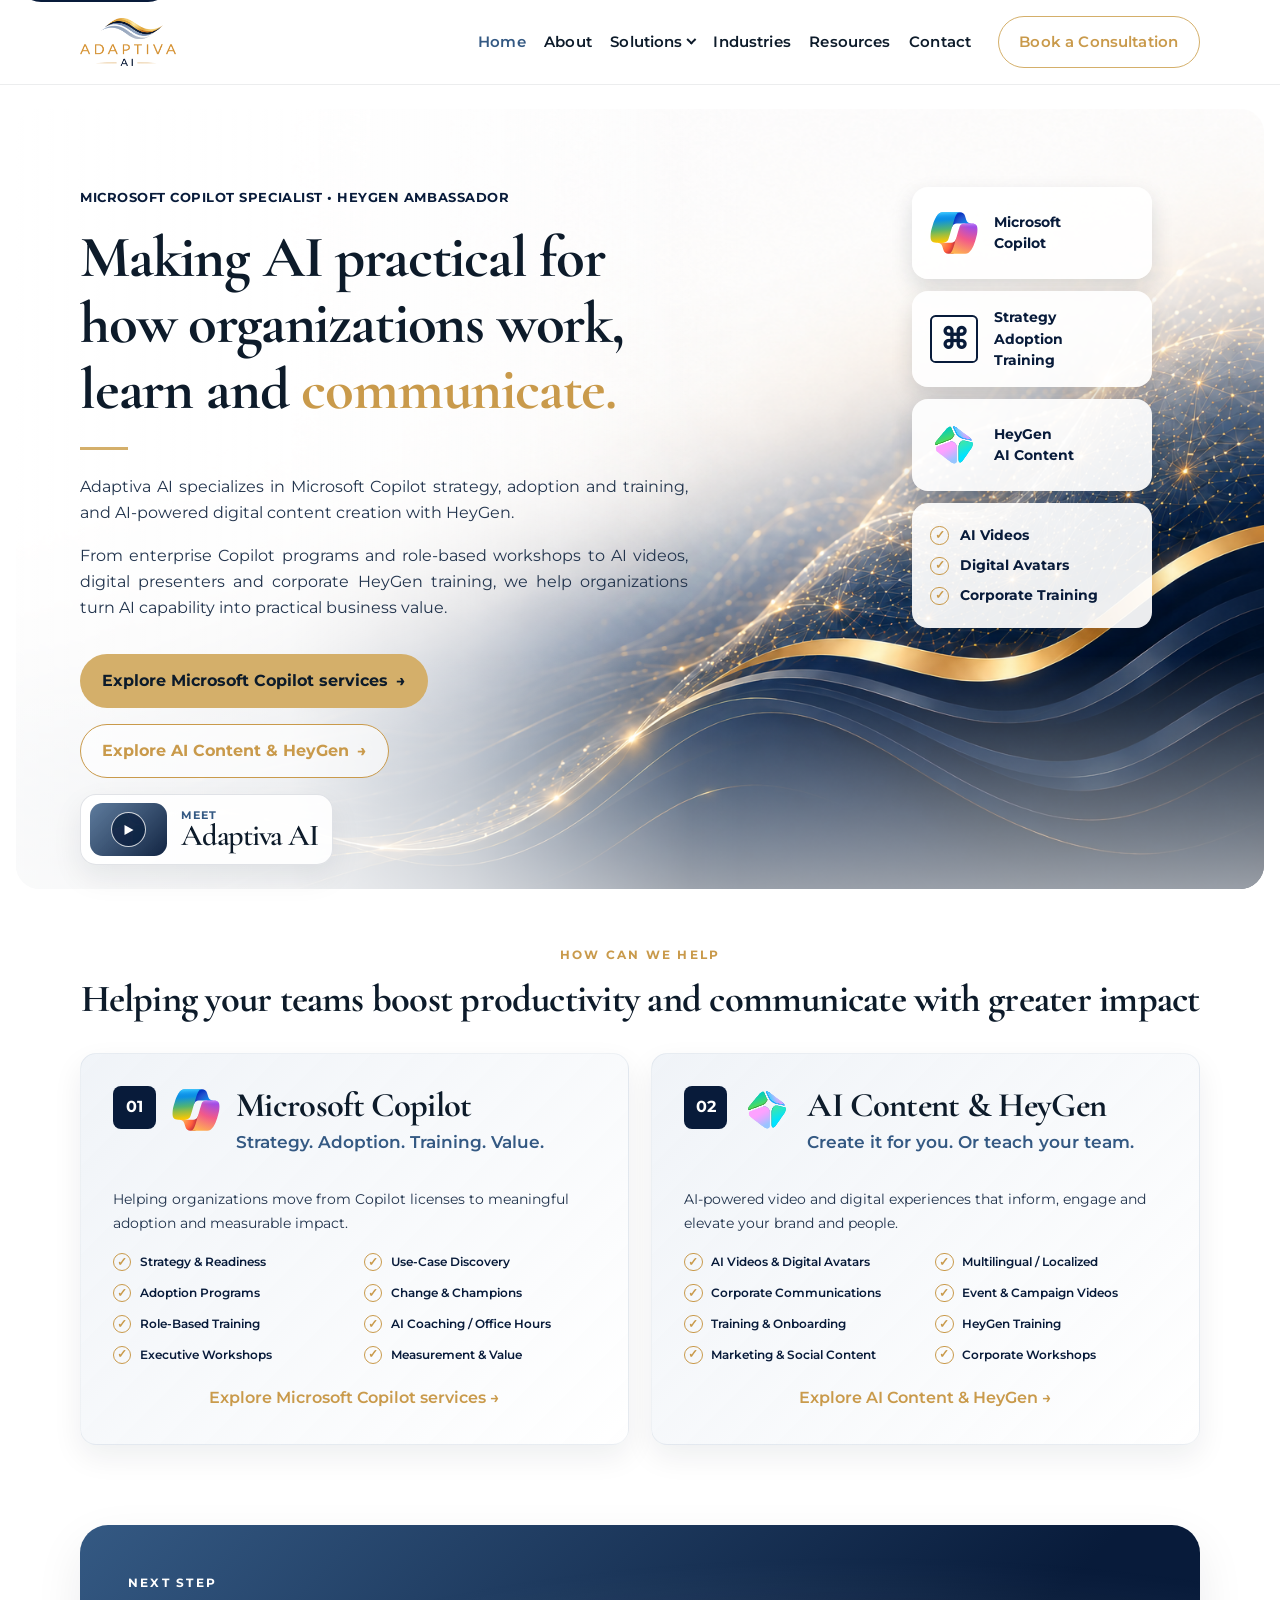
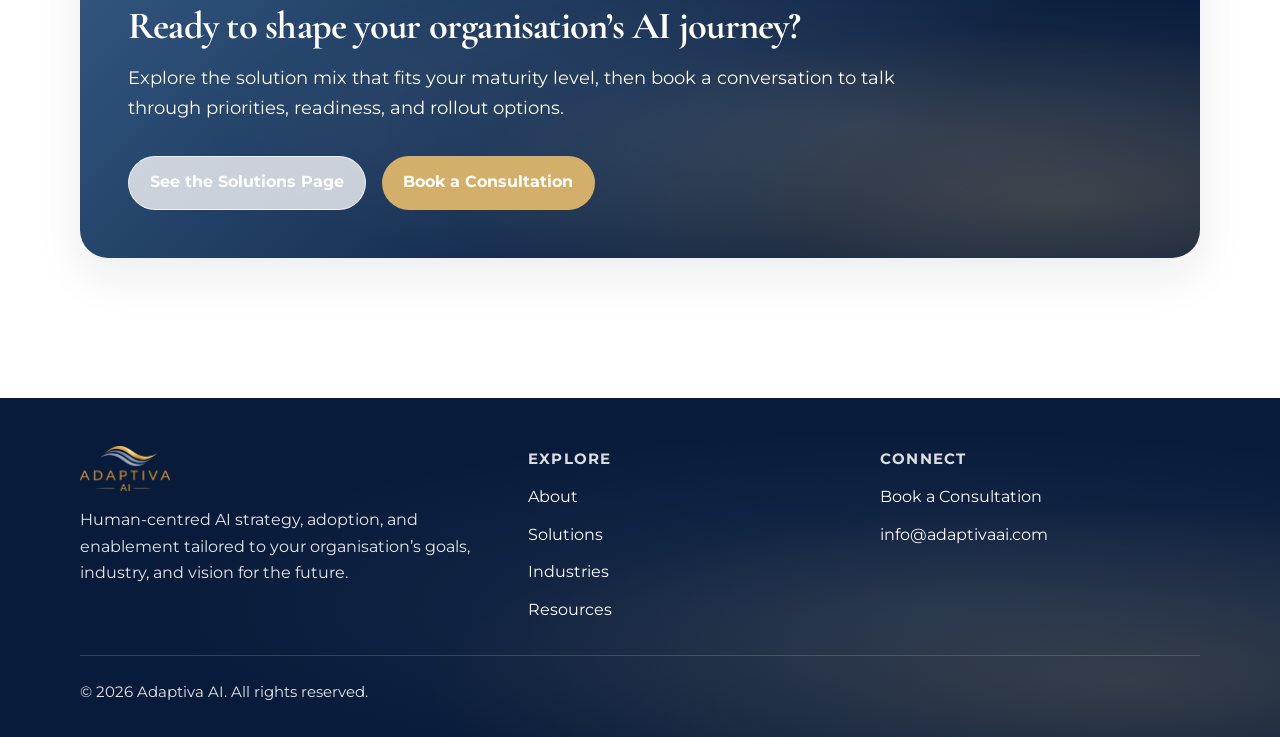
==== commit 9d3cb302: "Remove complimentary session CTA from homepage footer and contact page Co-authored-by: benleane83 <1" ====
--- a/index.html
+++ b/index.html
@@ -261,7 +261,6 @@
             <p class="footer-heading">Connect</p>
             <ul class="footer-list">
               <li><a href="contact.html">Book a Consultation</a></li>
-              <li><a href="contact.html#register">Register for a Free Copilot Intro Session</a></li>
               <li><a href="mailto:info@adaptivaai.com">info@adaptivaai.com</a></li>
             </ul>
           </div>
--- a/assets/css/styles.css
+++ b/assets/css/styles.css
@@ -668,7 +668,7 @@
 
 .hero-headline {
   max-width: none;
-  font-size: 4vw;
+  font-size: clamp(2.7rem, 4.6vw, 4.15rem);
 }
 
 .hero-home__layout {
@@ -710,6 +710,7 @@
   display: grid;
   align-self: start;
   gap: 0.75rem;
+  transform: translateX(-3rem);
 }
 
 .hero-highlight {
@@ -1725,6 +1726,247 @@
   border: 0;
 }
 
+.heygen-hero {
+  padding-bottom: 1rem;
+}
+
+.heygen-hero__panel {
+  min-height: clamp(18rem, 30vw, 24rem);
+  padding: clamp(2.25rem, 5vw, 4rem);
+  color: #ffffff;
+  background:
+    linear-gradient(90deg, rgba(2, 24, 45, 0.98) 0%, rgba(4, 30, 54, 0.9) 53%, rgba(5, 27, 47, 0.28) 100%),
+    url("../images/heygen/hero-wave.png") center 62% / cover no-repeat;
+  box-shadow: 0 18px 44px rgba(8, 27, 58, 0.16);
+}
+
+.heygen-hero__panel h1 {
+  max-width: 54rem;
+  color: #ffffff;
+  font-size: clamp(2.3rem, 5vw, 4rem);
+}
+
+.heygen-hero__panel .lede {
+  max-width: 39rem;
+  margin-bottom: 0;
+  color: rgba(255, 255, 255, 0.94);
+  text-align: left;
+}
+
+.heygen-hero__eyebrow {
+  margin: 0 0 1rem;
+  color: #f0b74e;
+  font-size: 0.82rem;
+  font-weight: 700;
+  letter-spacing: 0.05em;
+  text-transform: uppercase;
+}
+
+.heygen-hero__eyebrow span {
+  margin-right: 0.5rem;
+  font-size: 1.15rem;
+}
+
+.heygen-content {
+  padding: 0.25rem 0 clamp(4rem, 7vw, 6rem);
+}
+
+.heygen-content .container {
+  display: grid;
+  gap: clamp(1.25rem, 3vw, 2rem);
+}
+
+.heygen-block {
+  display: grid;
+  grid-template-columns: minmax(0, 1.7fr) minmax(18rem, 1fr);
+  gap: clamp(1.25rem, 3vw, 2rem);
+  padding: clamp(1.5rem, 3vw, 2rem);
+  border: 1px solid var(--color-border);
+  border-radius: var(--radius-md);
+  background: rgba(255, 255, 255, 0.96);
+  box-shadow: 0 10px 28px rgba(13, 27, 42, 0.06);
+}
+
+.heygen-block--video {
+  grid-template-columns: repeat(2, minmax(0, 1fr));
+}
+
+.heygen-block__body {
+  display: flex;
+  min-width: 0;
+  flex-direction: column;
+}
+
+.heygen-block__heading {
+  display: flex;
+  align-items: flex-start;
+  gap: 1rem;
+}
+
+.heygen-block__heading h2 {
+  margin: 0 0 1rem;
+  font-size: clamp(1.75rem, 3vw, 2.25rem);
+}
+
+.heygen-icon {
+  display: inline-flex;
+  flex: 0 0 auto;
+  align-items: center;
+  justify-content: center;
+  width: 3.3rem;
+  height: 3.3rem;
+  border: 1.5px solid var(--color-gold-dark);
+  border-radius: 50%;
+  color: var(--color-gold-dark);
+}
+
+.heygen-icon svg {
+  width: 2rem;
+  fill: none;
+  stroke: currentColor;
+  stroke-linecap: round;
+  stroke-linejoin: round;
+  stroke-width: 1.5;
+}
+
+.heygen-block__columns {
+  display: grid;
+  grid-template-columns: minmax(0, 1.25fr) minmax(12rem, 0.85fr);
+  gap: clamp(1.25rem, 3vw, 2rem);
+}
+
+.heygen-copy {
+  padding-left: 4.3rem;
+}
+
+.heygen-copy p:last-child {
+  margin-bottom: 0;
+}
+
+.heygen-intro {
+  color: var(--color-navy);
+  font-size: 0.92rem;
+  font-weight: 700;
+  line-height: 1.55;
+}
+
+.heygen-checklist {
+  display: grid;
+  align-content: start;
+  gap: 0.8rem;
+  margin: 0;
+  padding: 0 0 0 clamp(1.25rem, 2.5vw, 2rem);
+  border-left: 1px solid rgba(201, 154, 75, 0.45);
+  list-style: none;
+}
+
+.heygen-list-label {
+  margin: 0 0 0.8rem;
+  color: var(--color-navy);
+  font-size: 0.86rem;
+  font-weight: 700;
+}
+
+.heygen-projects {
+  grid-column: 1 / -1;
+}
+
+.heygen-checklist--projects {
+  grid-template-columns: repeat(3, minmax(0, 1fr));
+  padding: 1.25rem 0 0;
+  border-top: 1px solid rgba(201, 154, 75, 0.45);
+  border-left: 0;
+}
+
+.heygen-checklist li {
+  position: relative;
+  padding-left: 1.8rem;
+  font-size: 0.86rem;
+  line-height: 1.45;
+}
+
+.heygen-checklist li::before {
+  position: absolute;
+  top: 0.08rem;
+  left: 0;
+  display: inline-flex;
+  align-items: center;
+  justify-content: center;
+  width: 1.1rem;
+  height: 1.1rem;
+  border: 1px solid var(--color-gold);
+  border-radius: 50%;
+  color: var(--color-gold-dark);
+  content: "✓";
+  font-size: 0.68rem;
+  font-weight: 700;
+}
+
+.heygen-audience {
+  display: flex;
+  align-items: center;
+  gap: 0.9rem;
+  margin: auto 0 0;
+  padding: 1.15rem 0 0 1.2rem;
+  border-top: 1px solid rgba(201, 154, 75, 0.32);
+  font-size: 0.82rem;
+  line-height: 1.5;
+}
+
+.heygen-audience__icon {
+  flex: 0 0 auto;
+  color: var(--color-gold-dark);
+  font-size: 1.35rem;
+  letter-spacing: -0.4rem;
+}
+
+.heygen-audience strong {
+  color: var(--color-gold-dark);
+}
+
+.heygen-block__media {
+  min-height: 23rem;
+  overflow: hidden;
+  border-radius: var(--radius-sm);
+  background: var(--color-bg-soft);
+}
+
+.heygen-block__media img {
+  width: 100%;
+  height: 100%;
+  object-fit: cover;
+}
+
+.heygen-block__media--contain {
+  align-self: center;
+  min-height: 0;
+  aspect-ratio: 1423 / 1105;
+}
+
+.heygen-block__media--contain img {
+  object-fit: contain;
+}
+
+.heygen-block__media--wide,
+.heygen-block__media--training {
+  align-self: center;
+  min-height: 0;
+  background: transparent;
+}
+
+.heygen-block__media--wide {
+  aspect-ratio: 544 / 262;
+}
+
+.heygen-block__media--training {
+  aspect-ratio: 304 / 234;
+}
+
+.heygen-block__media--wide img,
+.heygen-block__media--training img {
+  object-fit: contain;
+}
+
 @media (min-width: 1400px) {
   .hero-home__layout {
     gap: 9rem;
@@ -1741,9 +1983,29 @@
   .card-grid--three {
     grid-template-columns: repeat(2, minmax(0, 1fr));
   }
+
+  .heygen-checklist--projects {
+    grid-template-columns: repeat(2, minmax(0, 1fr));
+  }
 }
 
 @media (max-width: 920px) {
+  .heygen-block,
+  .heygen-block--video {
+    grid-template-columns: 1fr;
+  }
+
+  .heygen-block__media {
+    min-height: 26rem;
+    order: 2;
+  }
+
+  .heygen-block__media--contain,
+  .heygen-block__media--wide,
+  .heygen-block__media--training {
+    min-height: 0;
+  }
+
   .nav-toggle {
     display: inline-flex;
   }
@@ -1834,6 +2096,7 @@
 
   .hero-home__highlights {
     grid-template-columns: repeat(2, minmax(0, 1fr));
+    transform: none;
   }
 
   .resources-showcase__row {
@@ -1878,6 +2141,56 @@
 }
 
 @media (max-width: 680px) {
+  .heygen-hero__panel {
+    min-height: 24rem;
+    background:
+      linear-gradient(90deg, rgba(2, 24, 45, 0.97), rgba(4, 30, 54, 0.7)),
+      url("../images/heygen/hero-wave.png") 62% center / cover no-repeat;
+  }
+
+  .heygen-block {
+    padding: 1.25rem;
+  }
+
+  .heygen-block__heading h2 {
+    font-size: 1.75rem;
+  }
+
+  .heygen-block__columns {
+    grid-template-columns: 1fr;
+  }
+
+  .heygen-copy {
+    padding-left: 0;
+  }
+
+  .heygen-checklist {
+    padding: 1.25rem 0 0;
+    border-top: 1px solid rgba(201, 154, 75, 0.45);
+    border-left: 0;
+  }
+
+  .heygen-audience {
+    align-items: flex-start;
+    flex-direction: column;
+    margin-top: 1.5rem;
+    padding-left: 0;
+  }
+
+  .heygen-checklist--projects {
+    grid-template-columns: 1fr;
+  }
+
+  .heygen-block__media {
+    min-height: 20rem;
+  }
+
+  .heygen-block__media--contain,
+  .heygen-block__media--wide,
+  .heygen-block__media--training {
+    min-height: 0;
+  }
+
   .video-dialog,
   .contact-dialog {
     width: calc(100% - 1rem);
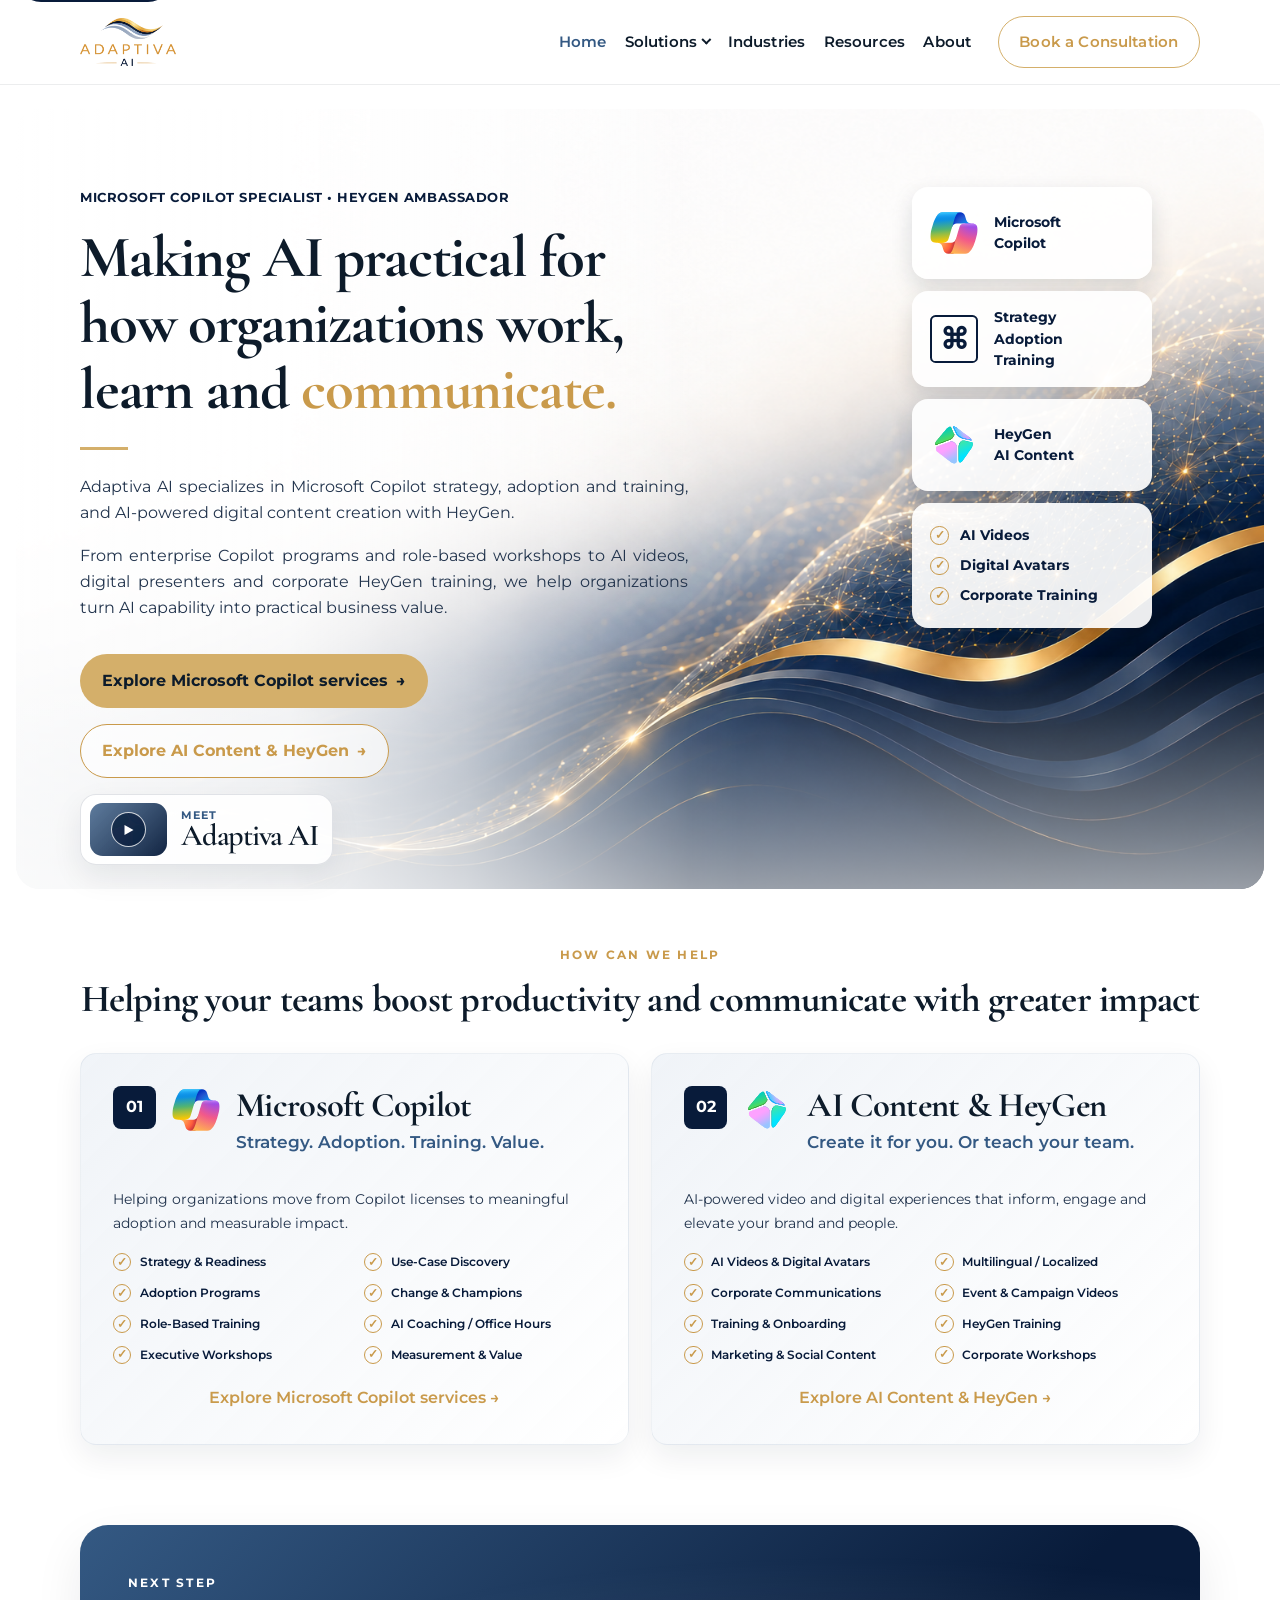
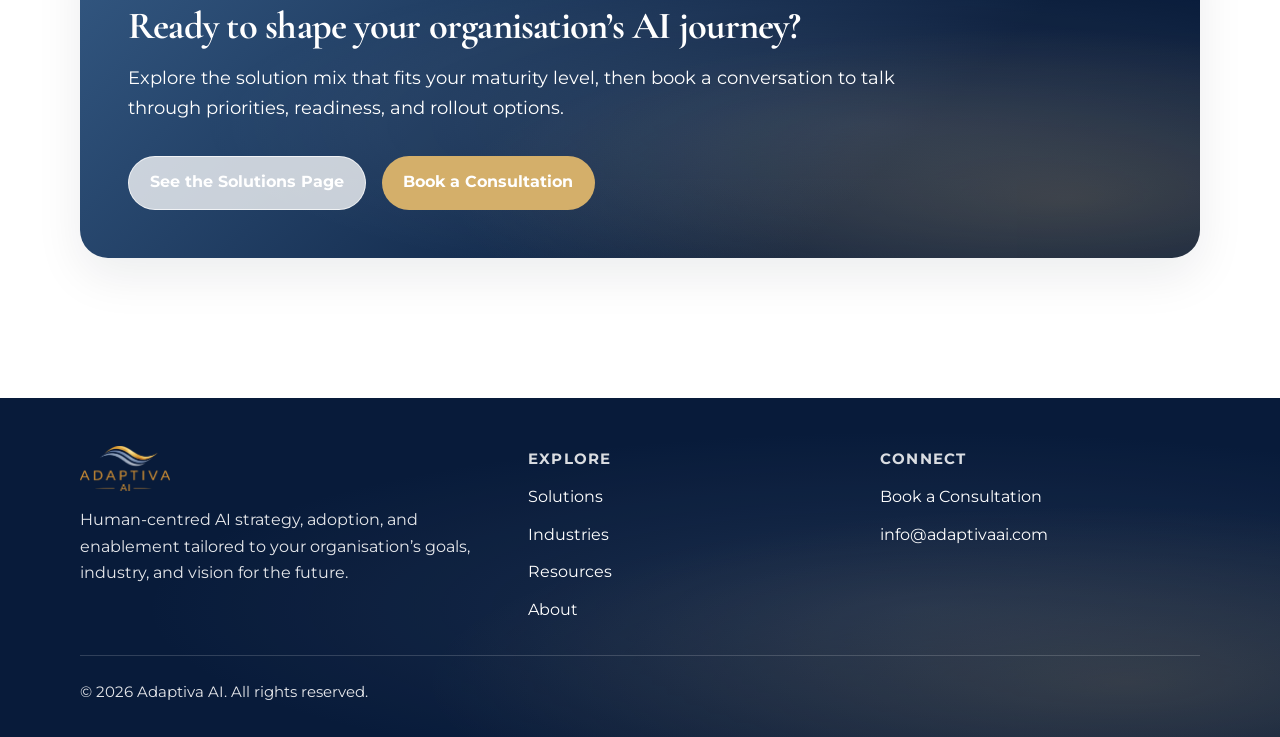
==== commit 328dbe7b: "Remove redundant Contact link and move About after Resources in the site nav Co-authored-by: benlean" ====
--- a/index.html
+++ b/index.html
@@ -64,7 +64,6 @@
         <nav class="site-nav" id="primary-navigation" aria-label="Primary navigation" data-nav>
           <ul class="site-nav__list">
             <li><a href="index.html" aria-current="page">Home</a></li>
-            <li><a href="about.html">About</a></li>
             <li class="site-nav__item site-nav__item--has-dropdown">
               <a href="solutions.html">Solutions</a>
               <ul class="site-nav__dropdown" aria-label="Solutions submenu">
@@ -74,7 +73,7 @@
             </li>
             <li><a href="industries.html">Industries</a></li>
             <li><a href="resources.html">Resources</a></li>
-            <li><a href="contact.html">Contact</a></li>
+            <li><a href="about.html">About</a></li>
             <li class="site-nav__cta">
               <a class="button button--nav-cta" href="contact.html">Book a Consultation</a>
             </li>
@@ -251,10 +250,11 @@
           <div>
             <p class="footer-heading">Explore</p>
             <ul class="footer-list">
-              <li><a href="about.html">About</a></li>
+              
               <li><a href="solutions.html">Solutions</a></li>
               <li><a href="industries.html">Industries</a></li>
               <li><a href="resources.html">Resources</a></li>
+            <li><a href="about.html">About</a></li>
             </ul>
           </div>
           <div>
--- a/assets/css/styles.css
+++ b/assets/css/styles.css
@@ -927,8 +927,19 @@
 }
 
 .section-heading {
-  max-width: 42rem;
+  width: 100%;
+  max-width: none;
   margin-bottom: 2rem;
+}
+
+.section-heading h2 {
+  max-width: none;
+}
+
+.section-heading .lede,
+.industries-beyond p {
+  max-width: none;
+  text-align: justify;
 }
 
 .content-image {
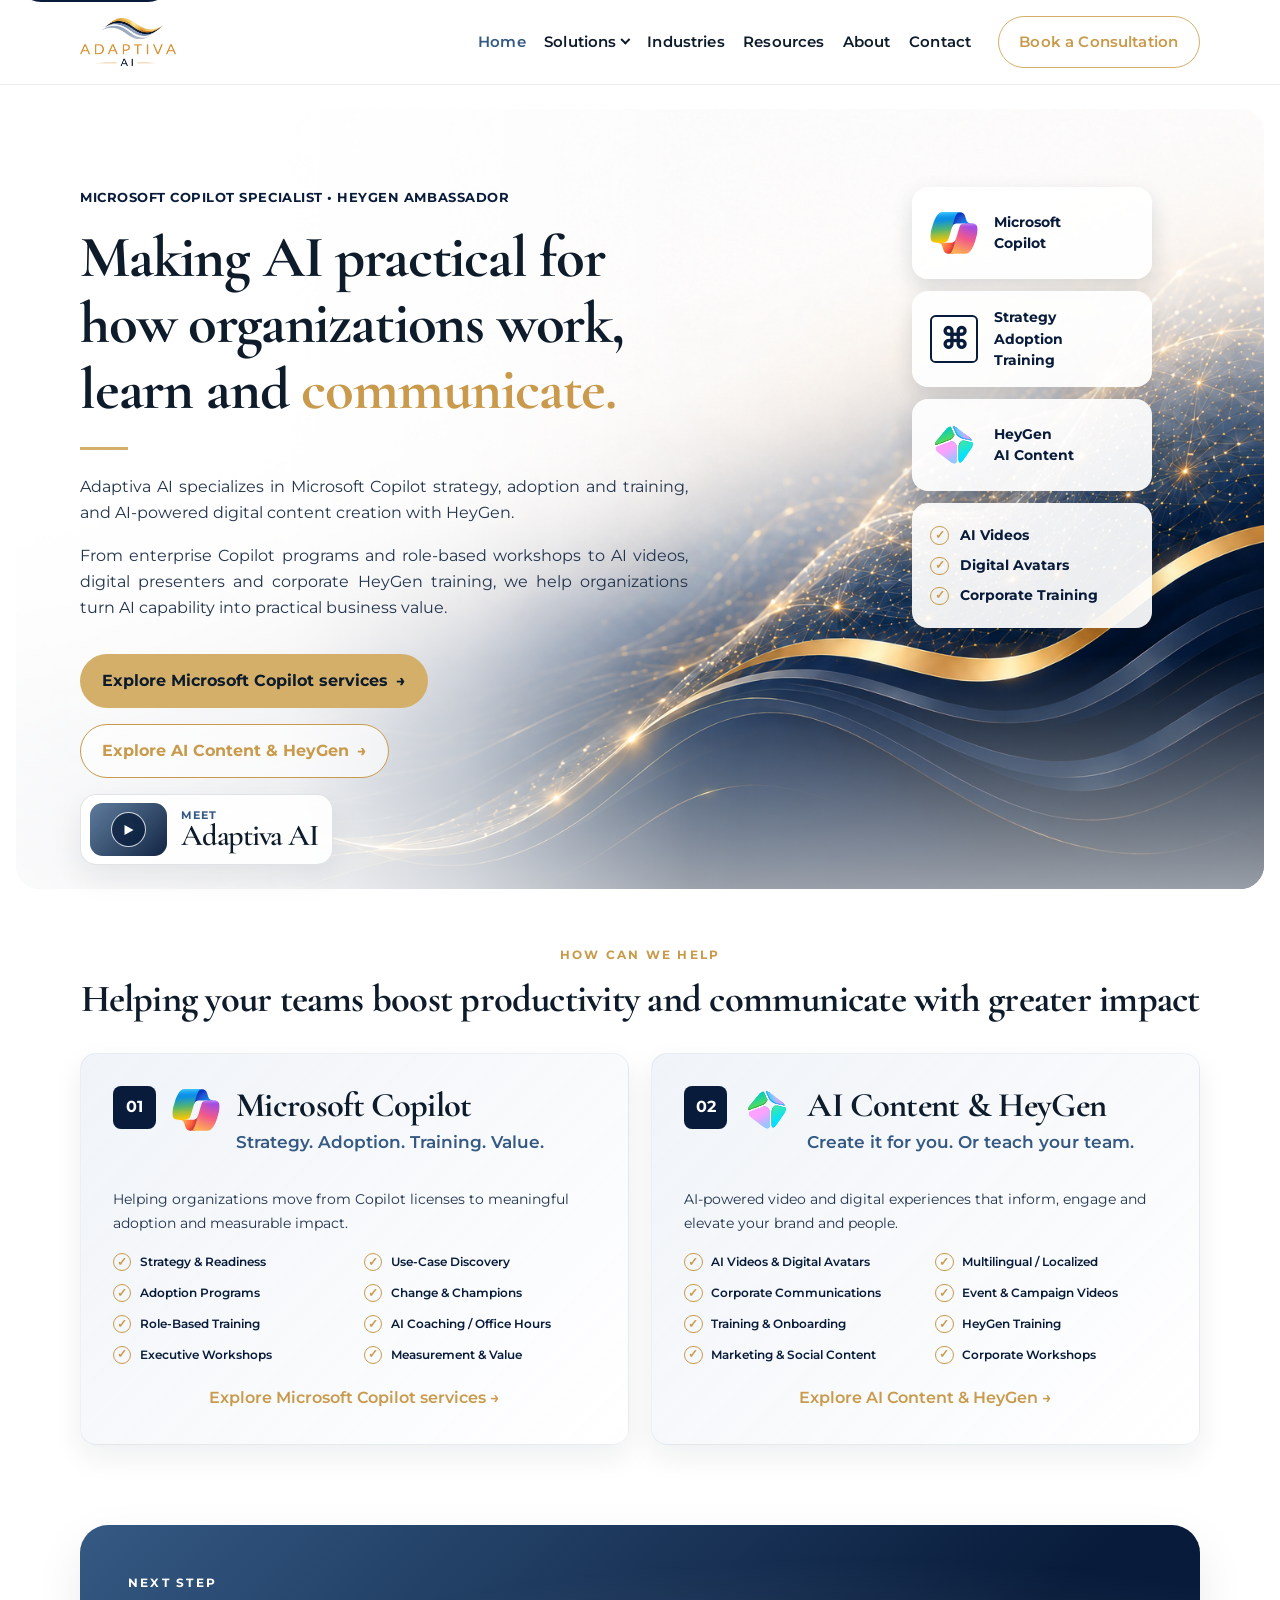
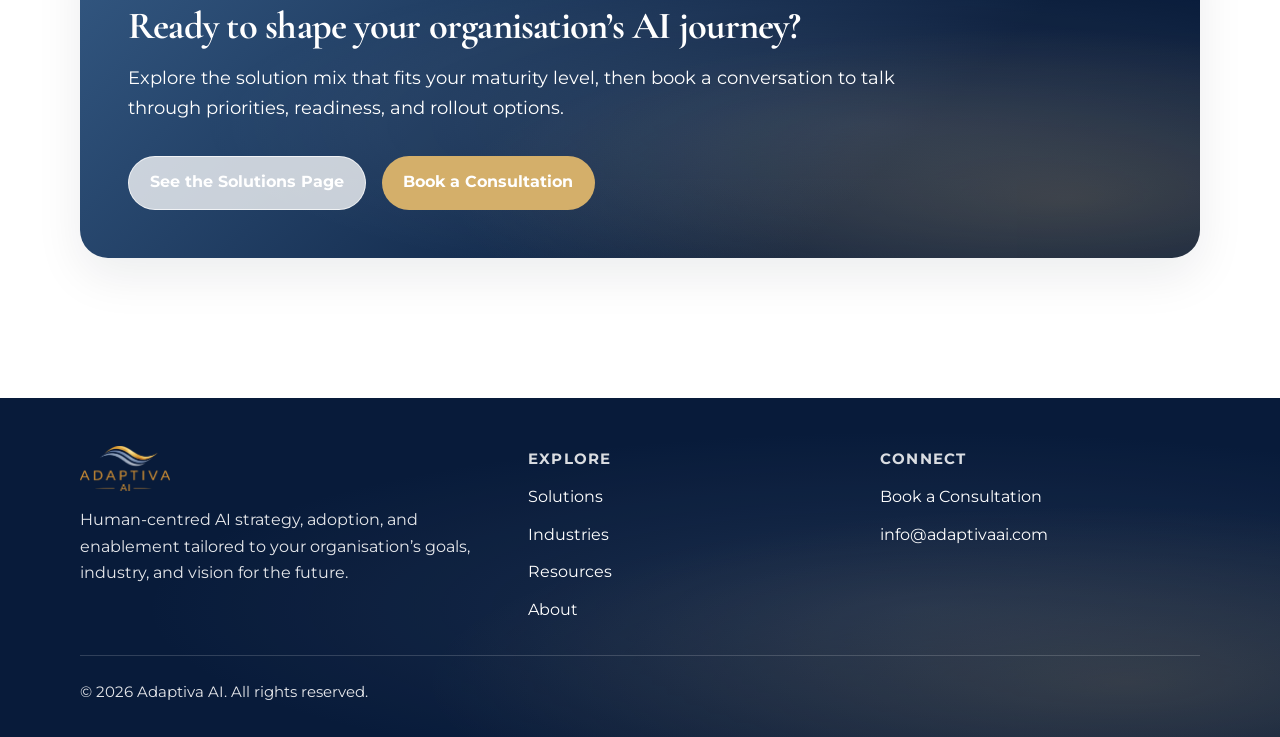
==== commit ea291623: "Restore Contact link on all pages except the Contact page Co-authored-by: benleane83 <136561768+benl" ====
--- a/index.html
+++ b/index.html
@@ -74,6 +74,7 @@
             <li><a href="industries.html">Industries</a></li>
             <li><a href="resources.html">Resources</a></li>
             <li><a href="about.html">About</a></li>
+            <li><a href="contact.html">Contact</a></li>
             <li class="site-nav__cta">
               <a class="button button--nav-cta" href="contact.html">Book a Consultation</a>
             </li>
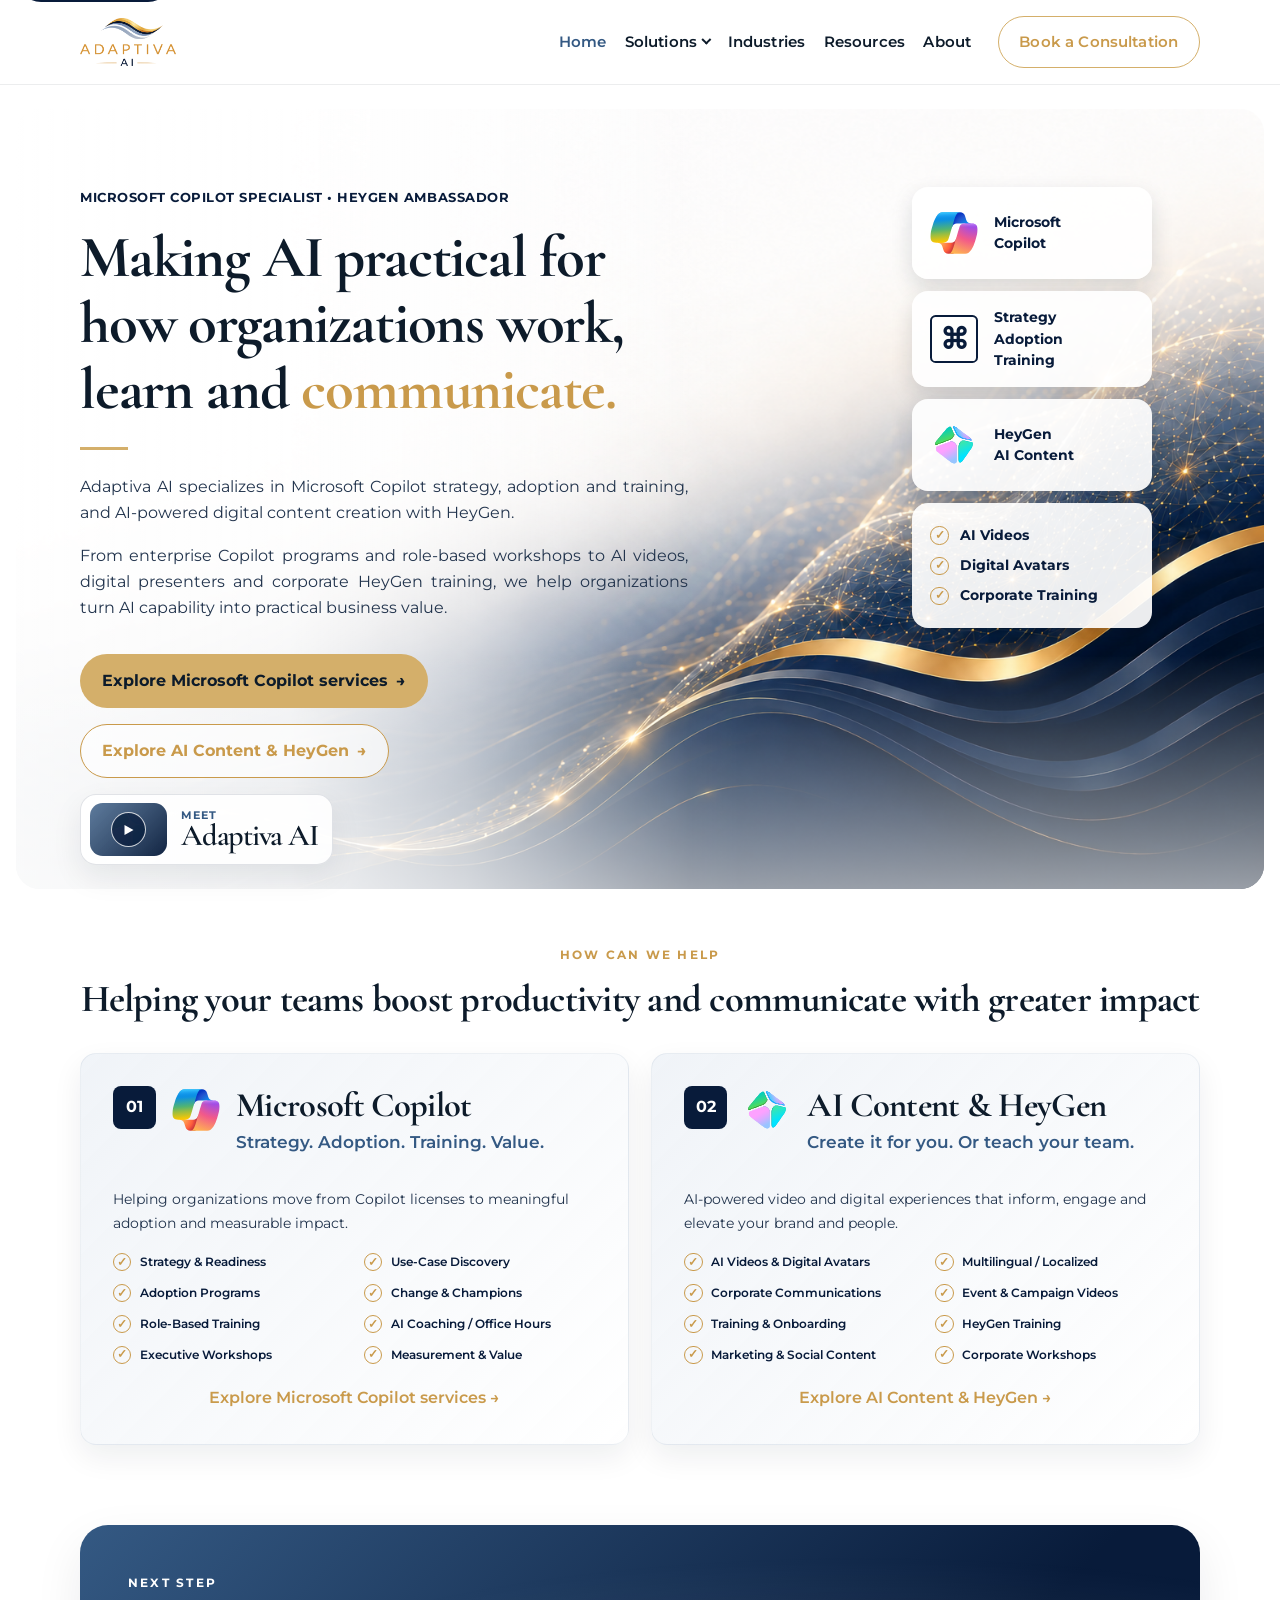
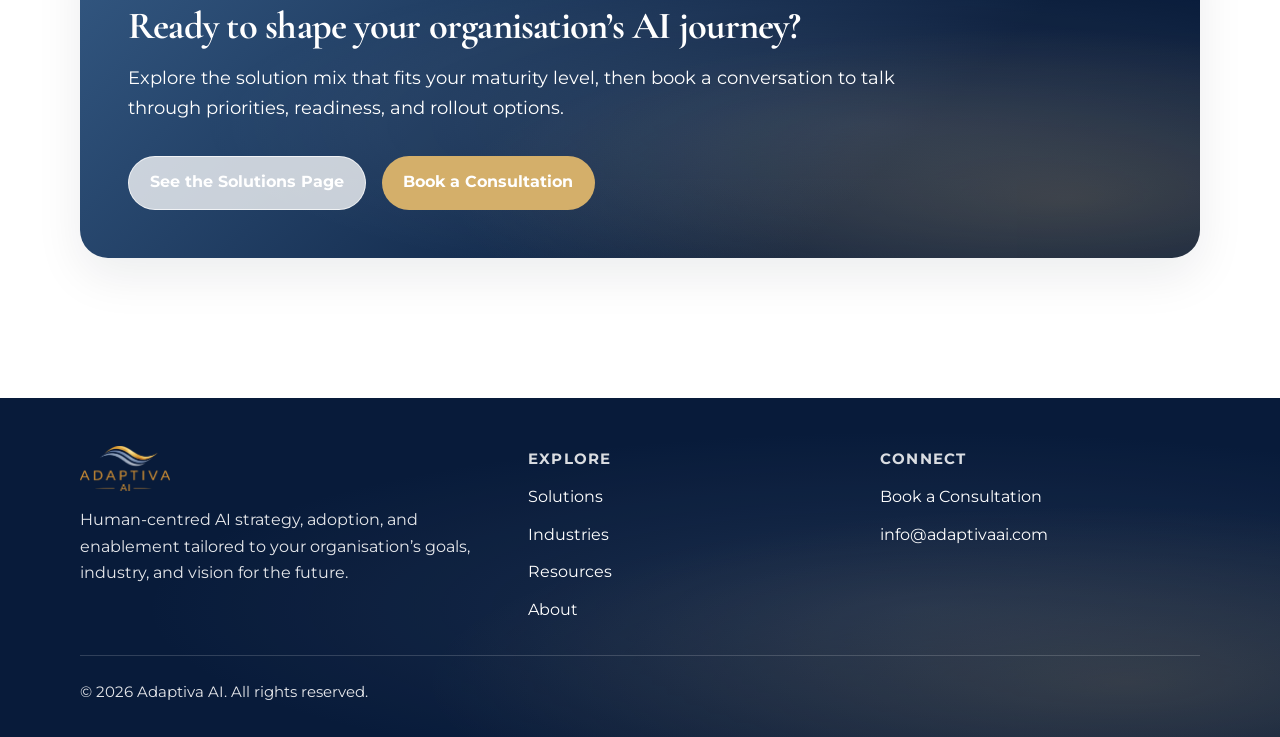
==== commit 55d1301f: "Remove Contact nav link from all pages Co-authored-by: benleane83 <136561768+benleane83@users.norepl" ====
--- a/index.html
+++ b/index.html
@@ -74,7 +74,6 @@
             <li><a href="industries.html">Industries</a></li>
             <li><a href="resources.html">Resources</a></li>
             <li><a href="about.html">About</a></li>
-            <li><a href="contact.html">Contact</a></li>
             <li class="site-nav__cta">
               <a class="button button--nav-cta" href="contact.html">Book a Consultation</a>
             </li>
